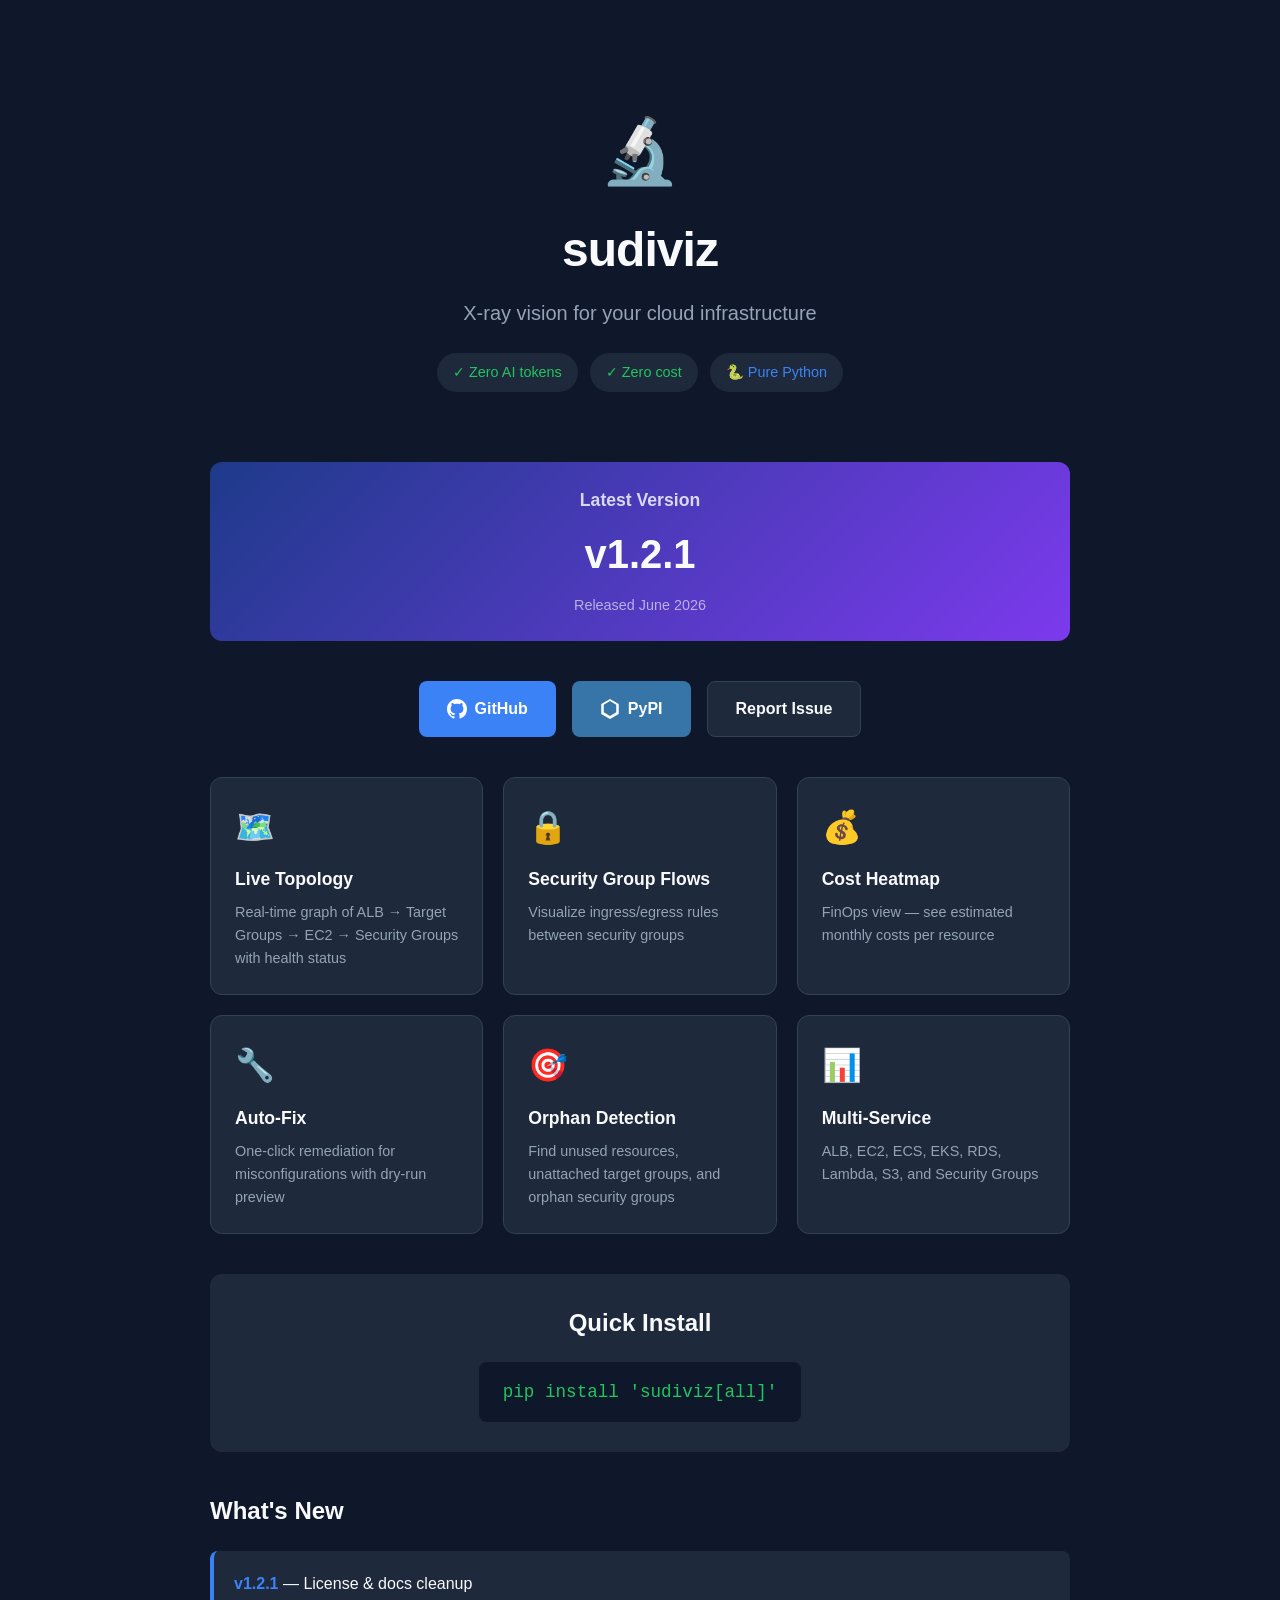
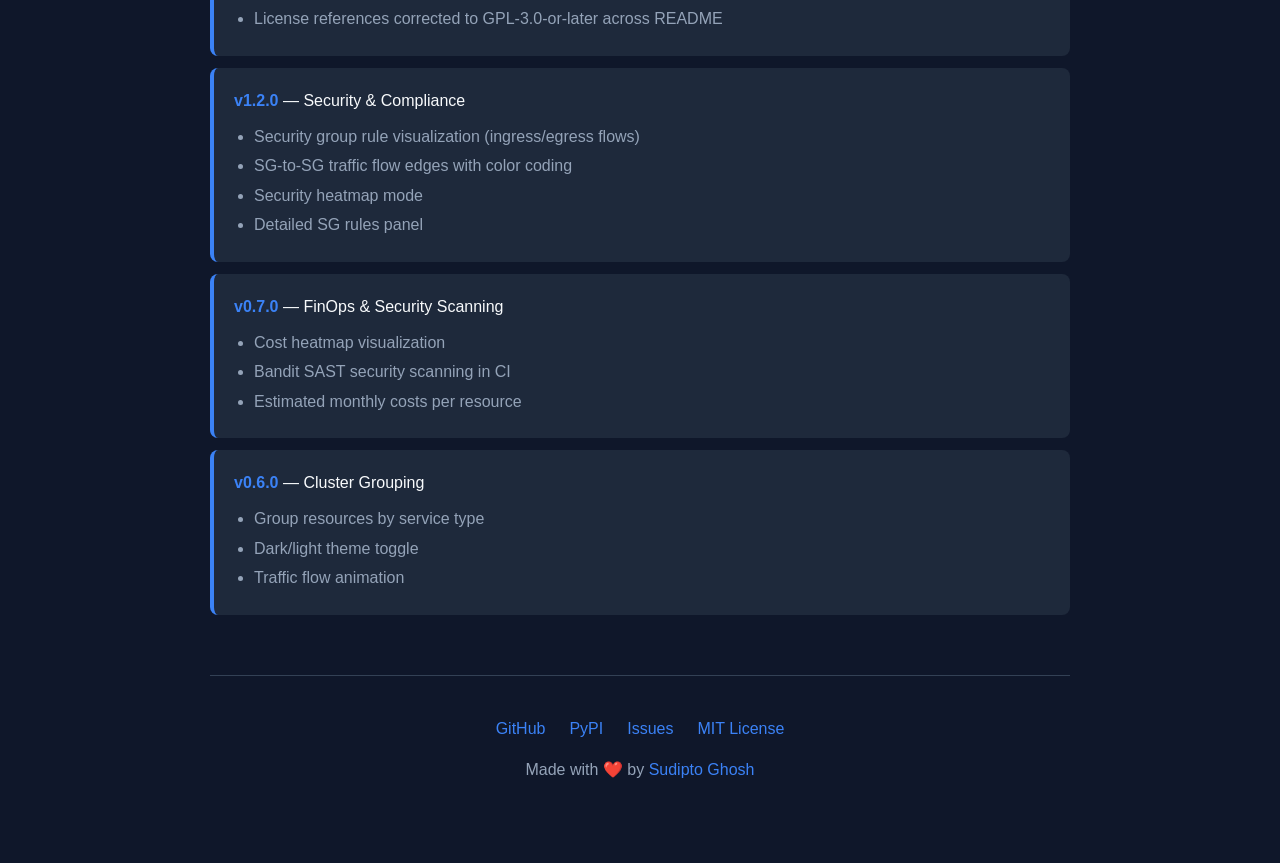
==== docs/index.html @ 1ec3067f "docs: bump landing page to v1.2.1 Co-Authored-By: Claude Opus 4.7 <noreply@anthropic.com>" ====
<!DOCTYPE html>
<html lang="en">
<head>
  <meta charset="UTF-8">
  <meta name="viewport" content="width=device-width, initial-scale=1.0">
  <title>sudiviz - X-ray vision for your cloud infrastructure</title>
  <link rel="icon" href="data:image/svg+xml,<svg xmlns='http://www.w3.org/2000/svg' viewBox='0 0 100 100'><text y='.9em' font-size='90'>🔬</text></svg>">
  <style>
    :root {
      --bg: #0f172a;
      --card: #1e293b;
      --text: #f8fafc;
      --muted: #94a3b8;
      --accent: #3b82f6;
      --green: #22c55e;
      --yellow: #eab308;
      --red: #ef4444;
    }
    * { box-sizing: border-box; margin: 0; padding: 0; }
    body {
      font-family: -apple-system, BlinkMacSystemFont, 'Segoe UI', Roboto, sans-serif;
      background: var(--bg);
      color: var(--text);
      line-height: 1.6;
      min-height: 100vh;
    }
    .container { max-width: 900px; margin: 0 auto; padding: 40px 20px; }

    /* Header */
    header { text-align: center; padding: 60px 0 40px; }
    .logo { font-size: 4rem; margin-bottom: 10px; }
    h1 { font-size: 3rem; font-weight: 700; margin-bottom: 8px; letter-spacing: -0.02em; }
    .tagline { font-size: 1.25rem; color: var(--muted); margin-bottom: 24px; }
    .badges { display: flex; gap: 12px; justify-content: center; flex-wrap: wrap; margin-bottom: 30px; }
    .badge {
      display: inline-flex; align-items: center; gap: 6px;
      background: var(--card); padding: 8px 16px; border-radius: 20px;
      font-size: 0.9rem; color: var(--muted);
    }
    .badge.green { color: var(--green); }
    .badge.blue { color: var(--accent); }

    /* Version Banner */
    .version-banner {
      background: linear-gradient(135deg, #1e3a8a 0%, #7c3aed 100%);
      border-radius: 12px; padding: 24px; text-align: center; margin-bottom: 40px;
    }
    .version-banner h2 { font-size: 1.1rem; color: rgba(255,255,255,0.8); margin-bottom: 8px; }
    .version-number { font-size: 2.5rem; font-weight: 700; }
    .version-date { color: rgba(255,255,255,0.6); font-size: 0.9rem; margin-top: 8px; }

    /* CTA Buttons */
    .cta-buttons { display: flex; gap: 16px; justify-content: center; margin: 30px 0; flex-wrap: wrap; }
    .btn {
      display: inline-flex; align-items: center; gap: 8px;
      padding: 14px 28px; border-radius: 8px; font-size: 1rem; font-weight: 600;
      text-decoration: none; transition: transform 0.2s, box-shadow 0.2s;
    }
    .btn:hover { transform: translateY(-2px); box-shadow: 0 8px 20px rgba(0,0,0,0.3); }
    .btn-primary { background: var(--accent); color: white; }
    .btn-secondary { background: var(--card); color: var(--text); border: 1px solid #334155; }
    .btn-pypi { background: #3775a9; color: white; }

    /* Features */
    .features { display: grid; grid-template-columns: repeat(auto-fit, minmax(250px, 1fr)); gap: 20px; margin: 40px 0; }
    .feature {
      background: var(--card); padding: 24px; border-radius: 12px;
      border: 1px solid #334155;
    }
    .feature-icon { font-size: 2rem; margin-bottom: 12px; }
    .feature h3 { font-size: 1.1rem; margin-bottom: 8px; }
    .feature p { color: var(--muted); font-size: 0.9rem; }

    /* Install */
    .install {
      background: var(--card); border-radius: 12px; padding: 30px;
      margin: 40px 0; text-align: center;
    }
    .install h2 { margin-bottom: 20px; }
    .code-block {
      background: #0f172a; padding: 16px 24px; border-radius: 8px;
      font-family: 'SF Mono', Monaco, monospace; font-size: 1.1rem;
      display: inline-block; color: var(--green);
    }

    /* Changelog */
    .changelog { margin: 40px 0; }
    .changelog h2 { margin-bottom: 20px; }
    .changelog-item {
      background: var(--card); padding: 20px; border-radius: 8px;
      margin-bottom: 12px; border-left: 4px solid var(--accent);
    }
    .changelog-item .version { font-weight: 700; color: var(--accent); }
    .changelog-item ul { margin: 10px 0 0 20px; color: var(--muted); }
    .changelog-item li { margin: 4px 0; }

    /* Footer */
    footer {
      text-align: center; padding: 40px 0; margin-top: 60px;
      border-top: 1px solid #334155; color: var(--muted);
    }
    footer a { color: var(--accent); text-decoration: none; }
    footer a:hover { text-decoration: underline; }
    .footer-links { display: flex; gap: 24px; justify-content: center; margin-bottom: 16px; }
  </style>
</head>
<body>
  <div class="container">
    <header>
      <div class="logo">🔬</div>
      <h1>sudiviz</h1>
      <p class="tagline">X-ray vision for your cloud infrastructure</p>
      <div class="badges">
        <span class="badge green">✓ Zero AI tokens</span>
        <span class="badge green">✓ Zero cost</span>
        <span class="badge blue">🐍 Pure Python</span>
      </div>
    </header>

    <div class="version-banner">
      <h2>Latest Version</h2>
      <div class="version-number">v1.2.1</div>
      <div class="version-date">Released June 2026</div>
    </div>

    <div class="cta-buttons">
      <a href="https://github.com/pydevsg/sudiviz" class="btn btn-primary" target="_blank">
        <svg width="20" height="20" fill="currentColor" viewBox="0 0 24 24"><path d="M12 0C5.37 0 0 5.37 0 12c0 5.31 3.435 9.795 8.205 11.385.6.105.825-.255.825-.57 0-.285-.015-1.23-.015-2.235-3.015.555-3.795-.735-4.035-1.41-.135-.345-.72-1.41-1.23-1.695-.42-.225-1.02-.78-.015-.795.945-.015 1.62.87 1.845 1.23 1.08 1.815 2.805 1.305 3.495.99.105-.78.42-1.305.765-1.605-2.67-.3-5.46-1.335-5.46-5.925 0-1.305.465-2.385 1.23-3.225-.12-.3-.54-1.53.12-3.18 0 0 1.005-.315 3.3 1.23.96-.27 1.98-.405 3-.405s2.04.135 3 .405c2.295-1.56 3.3-1.23 3.3-1.23.66 1.65.24 2.88.12 3.18.765.84 1.23 1.905 1.23 3.225 0 4.605-2.805 5.625-5.475 5.925.435.375.81 1.095.81 2.22 0 1.605-.015 2.895-.015 3.3 0 .315.225.69.825.57A12.02 12.02 0 0024 12c0-6.63-5.37-12-12-12z"/></svg>
        GitHub
      </a>
      <a href="https://pypi.org/project/sudiviz/" class="btn btn-pypi" target="_blank">
        <svg width="20" height="20" fill="currentColor" viewBox="0 0 24 24"><path d="M12 0L1.5 6v12L12 24l10.5-6V6L12 0zm0 2.25l7.5 4.5v9l-7.5 4.5-7.5-4.5v-9l7.5-4.5z"/></svg>
        PyPI
      </a>
      <a href="https://github.com/pydevsg/sudiviz/issues" class="btn btn-secondary" target="_blank">
        Report Issue
      </a>
    </div>

    <div class="features">
      <div class="feature">
        <div class="feature-icon">🗺️</div>
        <h3>Live Topology</h3>
        <p>Real-time graph of ALB → Target Groups → EC2 → Security Groups with health status</p>
      </div>
      <div class="feature">
        <div class="feature-icon">🔒</div>
        <h3>Security Group Flows</h3>
        <p>Visualize ingress/egress rules between security groups</p>
      </div>
      <div class="feature">
        <div class="feature-icon">💰</div>
        <h3>Cost Heatmap</h3>
        <p>FinOps view — see estimated monthly costs per resource</p>
      </div>
      <div class="feature">
        <div class="feature-icon">🔧</div>
        <h3>Auto-Fix</h3>
        <p>One-click remediation for misconfigurations with dry-run preview</p>
      </div>
      <div class="feature">
        <div class="feature-icon">🎯</div>
        <h3>Orphan Detection</h3>
        <p>Find unused resources, unattached target groups, and orphan security groups</p>
      </div>
      <div class="feature">
        <div class="feature-icon">📊</div>
        <h3>Multi-Service</h3>
        <p>ALB, EC2, ECS, EKS, RDS, Lambda, S3, and Security Groups</p>
      </div>
    </div>

    <div class="install">
      <h2>Quick Install</h2>
      <div class="code-block">pip install 'sudiviz[all]'</div>
    </div>

    <div class="changelog">
      <h2>What's New</h2>
      <div class="changelog-item">
        <span class="version">v1.2.1</span> — License & docs cleanup
        <ul>
          <li>License references corrected to GPL-3.0-or-later across README</li>
        </ul>
      </div>
      <div class="changelog-item">
        <span class="version">v1.2.0</span> — Security & Compliance
        <ul>
          <li>Security group rule visualization (ingress/egress flows)</li>
          <li>SG-to-SG traffic flow edges with color coding</li>
          <li>Security heatmap mode</li>
          <li>Detailed SG rules panel</li>
        </ul>
      </div>
      <div class="changelog-item">
        <span class="version">v0.7.0</span> — FinOps & Security Scanning
        <ul>
          <li>Cost heatmap visualization</li>
          <li>Bandit SAST security scanning in CI</li>
          <li>Estimated monthly costs per resource</li>
        </ul>
      </div>
      <div class="changelog-item">
        <span class="version">v0.6.0</span> — Cluster Grouping
        <ul>
          <li>Group resources by service type</li>
          <li>Dark/light theme toggle</li>
          <li>Traffic flow animation</li>
        </ul>
      </div>
    </div>

    <footer>
      <div class="footer-links">
        <a href="https://github.com/pydevsg/sudiviz">GitHub</a>
        <a href="https://pypi.org/project/sudiviz/">PyPI</a>
        <a href="https://github.com/pydevsg/sudiviz/issues">Issues</a>
        <a href="https://github.com/pydevsg/sudiviz/blob/main/LICENSE">MIT License</a>
      </div>
      <p>Made with ❤️ by <a href="https://github.com/pydevsg">Sudipto Ghosh</a></p>
    </footer>
  </div>
</body>
</html>
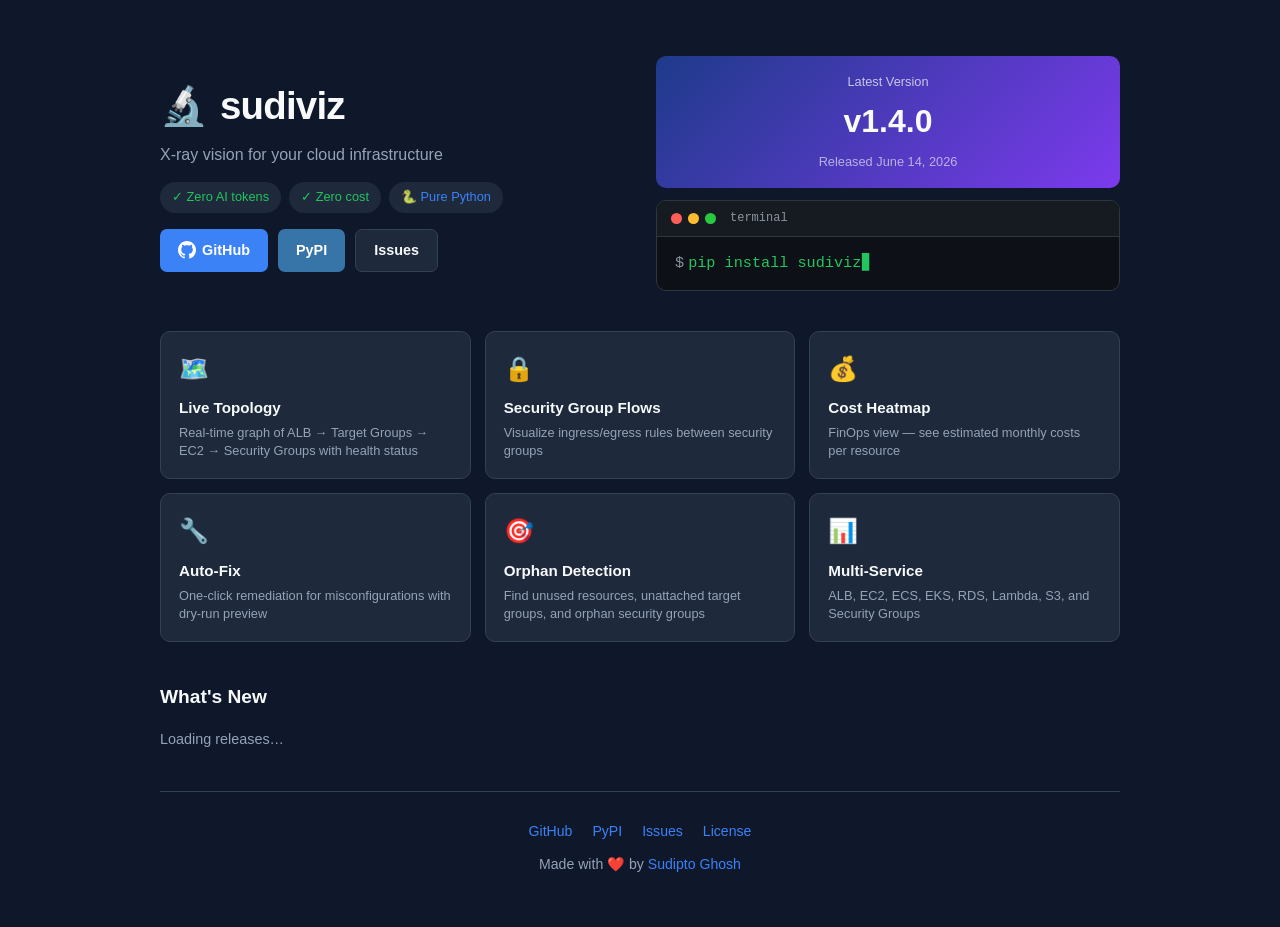
==== commit c6c43a7d: "v1.4.0-Added API endpoint for force refreshing AWS discovery moved static to dynamic website" ====
--- a/docs/index.html
+++ b/docs/index.html
@@ -5,137 +5,53 @@
   <meta name="viewport" content="width=device-width, initial-scale=1.0">
   <title>sudiviz - X-ray vision for your cloud infrastructure</title>
   <link rel="icon" href="data:image/svg+xml,<svg xmlns='http://www.w3.org/2000/svg' viewBox='0 0 100 100'><text y='.9em' font-size='90'>🔬</text></svg>">
-  <style>
-    :root {
-      --bg: #0f172a;
-      --card: #1e293b;
-      --text: #f8fafc;
-      --muted: #94a3b8;
-      --accent: #3b82f6;
-      --green: #22c55e;
-      --yellow: #eab308;
-      --red: #ef4444;
-    }
-    * { box-sizing: border-box; margin: 0; padding: 0; }
-    body {
-      font-family: -apple-system, BlinkMacSystemFont, 'Segoe UI', Roboto, sans-serif;
-      background: var(--bg);
-      color: var(--text);
-      line-height: 1.6;
-      min-height: 100vh;
-    }
-    .container { max-width: 900px; margin: 0 auto; padding: 40px 20px; }
-
-    /* Header */
-    header { text-align: center; padding: 60px 0 40px; }
-    .logo { font-size: 4rem; margin-bottom: 10px; }
-    h1 { font-size: 3rem; font-weight: 700; margin-bottom: 8px; letter-spacing: -0.02em; }
-    .tagline { font-size: 1.25rem; color: var(--muted); margin-bottom: 24px; }
-    .badges { display: flex; gap: 12px; justify-content: center; flex-wrap: wrap; margin-bottom: 30px; }
-    .badge {
-      display: inline-flex; align-items: center; gap: 6px;
-      background: var(--card); padding: 8px 16px; border-radius: 20px;
-      font-size: 0.9rem; color: var(--muted);
-    }
-    .badge.green { color: var(--green); }
-    .badge.blue { color: var(--accent); }
-
-    /* Version Banner */
-    .version-banner {
-      background: linear-gradient(135deg, #1e3a8a 0%, #7c3aed 100%);
-      border-radius: 12px; padding: 24px; text-align: center; margin-bottom: 40px;
-    }
-    .version-banner h2 { font-size: 1.1rem; color: rgba(255,255,255,0.8); margin-bottom: 8px; }
-    .version-number { font-size: 2.5rem; font-weight: 700; }
-    .version-date { color: rgba(255,255,255,0.6); font-size: 0.9rem; margin-top: 8px; }
-
-    /* CTA Buttons */
-    .cta-buttons { display: flex; gap: 16px; justify-content: center; margin: 30px 0; flex-wrap: wrap; }
-    .btn {
-      display: inline-flex; align-items: center; gap: 8px;
-      padding: 14px 28px; border-radius: 8px; font-size: 1rem; font-weight: 600;
-      text-decoration: none; transition: transform 0.2s, box-shadow 0.2s;
-    }
-    .btn:hover { transform: translateY(-2px); box-shadow: 0 8px 20px rgba(0,0,0,0.3); }
-    .btn-primary { background: var(--accent); color: white; }
-    .btn-secondary { background: var(--card); color: var(--text); border: 1px solid #334155; }
-    .btn-pypi { background: #3775a9; color: white; }
-
-    /* Features */
-    .features { display: grid; grid-template-columns: repeat(auto-fit, minmax(250px, 1fr)); gap: 20px; margin: 40px 0; }
-    .feature {
-      background: var(--card); padding: 24px; border-radius: 12px;
-      border: 1px solid #334155;
-    }
-    .feature-icon { font-size: 2rem; margin-bottom: 12px; }
-    .feature h3 { font-size: 1.1rem; margin-bottom: 8px; }
-    .feature p { color: var(--muted); font-size: 0.9rem; }
-
-    /* Install */
-    .install {
-      background: var(--card); border-radius: 12px; padding: 30px;
-      margin: 40px 0; text-align: center;
-    }
-    .install h2 { margin-bottom: 20px; }
-    .code-block {
-      background: #0f172a; padding: 16px 24px; border-radius: 8px;
-      font-family: 'SF Mono', Monaco, monospace; font-size: 1.1rem;
-      display: inline-block; color: var(--green);
-    }
-
-    /* Changelog */
-    .changelog { margin: 40px 0; }
-    .changelog h2 { margin-bottom: 20px; }
-    .changelog-item {
-      background: var(--card); padding: 20px; border-radius: 8px;
-      margin-bottom: 12px; border-left: 4px solid var(--accent);
-    }
-    .changelog-item .version { font-weight: 700; color: var(--accent); }
-    .changelog-item ul { margin: 10px 0 0 20px; color: var(--muted); }
-    .changelog-item li { margin: 4px 0; }
-
-    /* Footer */
-    footer {
-      text-align: center; padding: 40px 0; margin-top: 60px;
-      border-top: 1px solid #334155; color: var(--muted);
-    }
-    footer a { color: var(--accent); text-decoration: none; }
-    footer a:hover { text-decoration: underline; }
-    .footer-links { display: flex; gap: 24px; justify-content: center; margin-bottom: 16px; }
-  </style>
+  <link rel="stylesheet" href="styles.css">
 </head>
 <body>
   <div class="container">
+
     <header>
-      <div class="logo">🔬</div>
-      <h1>sudiviz</h1>
-      <p class="tagline">X-ray vision for your cloud infrastructure</p>
-      <div class="badges">
-        <span class="badge green">✓ Zero AI tokens</span>
-        <span class="badge green">✓ Zero cost</span>
-        <span class="badge blue">🐍 Pure Python</span>
+      <div class="hero">
+        <div class="hero-left">
+          <div class="hero-title">
+            <span class="logo">🔬</span>
+            <h1>sudiviz</h1>
+          </div>
+          <p class="tagline">X-ray vision for your cloud infrastructure</p>
+          <div class="badges">
+            <span class="badge green">✓ Zero AI tokens</span>
+            <span class="badge green">✓ Zero cost</span>
+            <span class="badge blue">🐍 Pure Python</span>
+          </div>
+          <div class="cta-buttons">
+            <a href="https://github.com/pydevsg/sudiviz" class="btn btn-primary" target="_blank">
+              <svg width="18" height="18" fill="currentColor" viewBox="0 0 24 24"><path d="M12 0C5.37 0 0 5.37 0 12c0 5.31 3.435 9.795 8.205 11.385.6.105.825-.255.825-.57 0-.285-.015-1.23-.015-2.235-3.015.555-3.795-.735-4.035-1.41-.135-.345-.72-1.41-1.23-1.695-.42-.225-1.02-.78-.015-.795.945-.015 1.62.87 1.845 1.23 1.08 1.815 2.805 1.305 3.495.99.105-.78.42-1.305.765-1.605-2.67-.3-5.46-1.335-5.46-5.925 0-1.305.465-2.385 1.23-3.225-.12-.3-.54-1.53.12-3.18 0 0 1.005-.315 3.3 1.23.96-.27 1.98-.405 3-.405s2.04.135 3 .405c2.295-1.56 3.3-1.23 3.3-1.23.66 1.65.24 2.88.12 3.18.765.84 1.23 1.905 1.23 3.225 0 4.605-2.805 5.625-5.475 5.925.435.375.81 1.095.81 2.22 0 1.605-.015 2.895-.015 3.3 0 .315.225.69.825.57A12.02 12.02 0 0024 12c0-6.63-5.37-12-12-12z"/></svg>
+              GitHub
+            </a>
+            <a href="https://pypi.org/project/sudiviz/" class="btn btn-pypi" target="_blank">PyPI</a>
+            <a href="https://github.com/pydevsg/sudiviz/issues" class="btn btn-secondary" target="_blank">Issues</a>
+          </div>
+        </div>
+        <div class="hero-right">
+          <div class="version-banner">
+            <div class="version-label">Latest Version</div>
+            <div class="version-number" id="pypi-version">v1.4.0</div>
+            <div class="version-date" id="pypi-date">Released June 14, 2026</div>
+          </div>
+          <div class="terminal">
+            <div class="terminal-bar">
+              <span class="dot red"></span>
+              <span class="dot yellow"></span>
+              <span class="dot green"></span>
+              <span class="terminal-title">terminal</span>
+            </div>
+            <div class="terminal-body">
+              <span class="prompt">$ </span><span id="typed-cmd"></span><span class="cursor">▋</span>
+            </div>
+          </div>
+        </div>
       </div>
     </header>
-
-    <div class="version-banner">
-      <h2>Latest Version</h2>
-      <div class="version-number">v1.2.1</div>
-      <div class="version-date">Released June 2026</div>
-    </div>
-
-    <div class="cta-buttons">
-      <a href="https://github.com/pydevsg/sudiviz" class="btn btn-primary" target="_blank">
-        <svg width="20" height="20" fill="currentColor" viewBox="0 0 24 24"><path d="M12 0C5.37 0 0 5.37 0 12c0 5.31 3.435 9.795 8.205 11.385.6.105.825-.255.825-.57 0-.285-.015-1.23-.015-2.235-3.015.555-3.795-.735-4.035-1.41-.135-.345-.72-1.41-1.23-1.695-.42-.225-1.02-.78-.015-.795.945-.015 1.62.87 1.845 1.23 1.08 1.815 2.805 1.305 3.495.99.105-.78.42-1.305.765-1.605-2.67-.3-5.46-1.335-5.46-5.925 0-1.305.465-2.385 1.23-3.225-.12-.3-.54-1.53.12-3.18 0 0 1.005-.315 3.3 1.23.96-.27 1.98-.405 3-.405s2.04.135 3 .405c2.295-1.56 3.3-1.23 3.3-1.23.66 1.65.24 2.88.12 3.18.765.84 1.23 1.905 1.23 3.225 0 4.605-2.805 5.625-5.475 5.925.435.375.81 1.095.81 2.22 0 1.605-.015 2.895-.015 3.3 0 .315.225.69.825.57A12.02 12.02 0 0024 12c0-6.63-5.37-12-12-12z"/></svg>
-        GitHub
-      </a>
-      <a href="https://pypi.org/project/sudiviz/" class="btn btn-pypi" target="_blank">
-        <svg width="20" height="20" fill="currentColor" viewBox="0 0 24 24"><path d="M12 0L1.5 6v12L12 24l10.5-6V6L12 0zm0 2.25l7.5 4.5v9l-7.5 4.5-7.5-4.5v-9l7.5-4.5z"/></svg>
-        PyPI
-      </a>
-      <a href="https://github.com/pydevsg/sudiviz/issues" class="btn btn-secondary" target="_blank">
-        Report Issue
-      </a>
-    </div>
 
     <div class="features">
       <div class="feature">
@@ -170,43 +86,10 @@
       </div>
     </div>
 
-    <div class="install">
-      <h2>Quick Install</h2>
-      <div class="code-block">pip install 'sudiviz[all]'</div>
-    </div>
-
     <div class="changelog">
       <h2>What's New</h2>
-      <div class="changelog-item">
-        <span class="version">v1.2.1</span> — License & docs cleanup
-        <ul>
-          <li>License references corrected to GPL-3.0-or-later across README</li>
-        </ul>
-      </div>
-      <div class="changelog-item">
-        <span class="version">v1.2.0</span> — Security & Compliance
-        <ul>
-          <li>Security group rule visualization (ingress/egress flows)</li>
-          <li>SG-to-SG traffic flow edges with color coding</li>
-          <li>Security heatmap mode</li>
-          <li>Detailed SG rules panel</li>
-        </ul>
-      </div>
-      <div class="changelog-item">
-        <span class="version">v0.7.0</span> — FinOps & Security Scanning
-        <ul>
-          <li>Cost heatmap visualization</li>
-          <li>Bandit SAST security scanning in CI</li>
-          <li>Estimated monthly costs per resource</li>
-        </ul>
-      </div>
-      <div class="changelog-item">
-        <span class="version">v0.6.0</span> — Cluster Grouping
-        <ul>
-          <li>Group resources by service type</li>
-          <li>Dark/light theme toggle</li>
-          <li>Traffic flow animation</li>
-        </ul>
+      <div id="changelog-list">
+        <p style="color: var(--muted); font-size: 0.9rem;">Loading releases…</p>
       </div>
     </div>
 
@@ -215,10 +98,11 @@
         <a href="https://github.com/pydevsg/sudiviz">GitHub</a>
         <a href="https://pypi.org/project/sudiviz/">PyPI</a>
         <a href="https://github.com/pydevsg/sudiviz/issues">Issues</a>
-        <a href="https://github.com/pydevsg/sudiviz/blob/main/LICENSE">MIT License</a>
+        <a href="https://github.com/pydevsg/sudiviz/blob/main/LICENSE">License</a>
       </div>
       <p>Made with ❤️ by <a href="https://github.com/pydevsg">Sudipto Ghosh</a></p>
     </footer>
   </div>
+  <script src="index.js"></script>
 </body>
 </html>
--- a/docs/styles.css
+++ b/docs/styles.css
@@ -0,0 +1,177 @@
+:root {
+  --bg: #0f172a;
+  --card: #1e293b;
+  --text: #f8fafc;
+  --muted: #94a3b8;
+  --accent: #3b82f6;
+  --green: #22c55e;
+  --yellow: #eab308;
+  --red: #ef4444;
+}
+
+* { box-sizing: border-box; margin: 0; padding: 0; }
+
+body {
+  font-family: -apple-system, BlinkMacSystemFont, 'Segoe UI', Roboto, sans-serif;
+  background: var(--bg);
+  color: var(--text);
+  line-height: 1.6;
+  min-height: 100vh;
+}
+
+.container { max-width: 1000px; margin: 0 auto; padding: 24px 20px; }
+
+/* Hero — two column layout */
+header { margin-bottom: 32px; }
+
+.hero {
+  display: grid;
+  grid-template-columns: 1fr 1fr;
+  gap: 32px;
+  align-items: center;
+  padding: 32px 0 8px;
+}
+
+.hero-title {
+  display: flex;
+  align-items: center;
+  gap: 12px;
+  margin-bottom: 6px;
+}
+
+.logo { font-size: 2.4rem; }
+h1 { font-size: 2.4rem; font-weight: 700; letter-spacing: -0.02em; }
+
+.tagline { font-size: 1rem; color: var(--muted); margin-bottom: 14px; }
+
+.badges { display: flex; gap: 8px; flex-wrap: wrap; margin-bottom: 16px; }
+.badge {
+  display: inline-flex; align-items: center; gap: 5px;
+  background: var(--card); padding: 5px 12px; border-radius: 20px;
+  font-size: 0.8rem; color: var(--muted);
+}
+.badge.green { color: var(--green); }
+.badge.blue { color: var(--accent); }
+
+/* CTA Buttons */
+.cta-buttons { display: flex; gap: 10px; flex-wrap: wrap; }
+.btn {
+  display: inline-flex; align-items: center; gap: 6px;
+  padding: 9px 18px; border-radius: 7px; font-size: 0.9rem; font-weight: 600;
+  text-decoration: none; transition: transform 0.15s, box-shadow 0.15s;
+}
+.btn:hover { transform: translateY(-2px); box-shadow: 0 6px 16px rgba(0,0,0,0.3); }
+.btn-primary { background: var(--accent); color: white; }
+.btn-secondary { background: var(--card); color: var(--text); border: 1px solid #334155; }
+.btn-pypi { background: #3775a9; color: white; }
+
+/* Version banner (right column top) */
+.version-banner {
+  background: linear-gradient(135deg, #1e3a8a 0%, #7c3aed 100%);
+  border-radius: 10px; padding: 16px 20px; text-align: center; margin-bottom: 12px;
+}
+.version-label { font-size: 0.8rem; color: rgba(255,255,255,0.7); margin-bottom: 4px; }
+.version-number { font-size: 2rem; font-weight: 700; }
+.version-date { color: rgba(255,255,255,0.6); font-size: 0.8rem; margin-top: 4px; }
+
+/* Terminal */
+.terminal {
+  background: #0d1117;
+  border-radius: 10px;
+  overflow: hidden;
+  border: 1px solid #30363d;
+  font-family: 'SF Mono', Monaco, 'Cascadia Code', monospace;
+}
+
+.terminal-bar {
+  background: #161b22;
+  padding: 8px 14px;
+  display: flex;
+  align-items: center;
+  gap: 6px;
+  border-bottom: 1px solid #30363d;
+}
+
+.dot {
+  width: 11px; height: 11px; border-radius: 50%;
+}
+.dot.red    { background: #ff5f57; }
+.dot.yellow { background: #febc2e; }
+.dot.green  { background: #28c840; }
+
+.terminal-title {
+  margin-left: 8px;
+  font-size: 0.75rem;
+  color: #8b949e;
+  font-family: inherit;
+}
+
+.terminal-body {
+  padding: 14px 18px;
+  font-size: 0.95rem;
+  color: var(--green);
+  min-height: 48px;
+  display: flex;
+  align-items: center;
+}
+
+.prompt { color: #8b949e; margin-right: 4px; }
+
+.cursor {
+  display: inline-block;
+  animation: blink 1s step-end infinite;
+  color: var(--green);
+  margin-left: 1px;
+}
+
+@keyframes blink {
+  0%, 100% { opacity: 1; }
+  50%       { opacity: 0; }
+}
+
+/* Features */
+.features {
+  display: grid;
+  grid-template-columns: repeat(3, 1fr);
+  gap: 14px;
+  margin-bottom: 40px;
+}
+
+.feature {
+  background: var(--card); padding: 18px; border-radius: 10px;
+  border: 1px solid #334155;
+}
+.feature-icon { font-size: 1.5rem; margin-bottom: 8px; }
+.feature h3 { font-size: 0.95rem; margin-bottom: 4px; }
+.feature p { color: var(--muted); font-size: 0.8rem; line-height: 1.4; }
+
+/* Changelog */
+.changelog { margin-bottom: 40px; }
+.changelog h2 { margin-bottom: 16px; font-size: 1.2rem; }
+.changelog-item {
+  background: var(--card); padding: 16px 20px; border-radius: 8px;
+  margin-bottom: 10px; border-left: 4px solid var(--accent);
+}
+.changelog-item .version { font-weight: 700; color: var(--accent); }
+.changelog-date { font-size: 0.8rem; color: var(--muted); margin-left: 10px; }
+.changelog-item ul { margin: 8px 0 0 18px; color: var(--muted); }
+.changelog-item li { margin: 3px 0; font-size: 0.88rem; }
+
+/* Footer */
+footer {
+  text-align: center; padding: 28px 0; margin-top: 20px;
+  border-top: 1px solid #334155; color: var(--muted); font-size: 0.88rem;
+}
+footer a { color: var(--accent); text-decoration: none; }
+footer a:hover { text-decoration: underline; }
+.footer-links { display: flex; gap: 20px; justify-content: center; margin-bottom: 10px; }
+
+/* Responsive */
+@media (max-width: 680px) {
+  .hero { grid-template-columns: 1fr; }
+  .features { grid-template-columns: repeat(2, 1fr); }
+}
+
+@media (max-width: 420px) {
+  .features { grid-template-columns: 1fr; }
+}
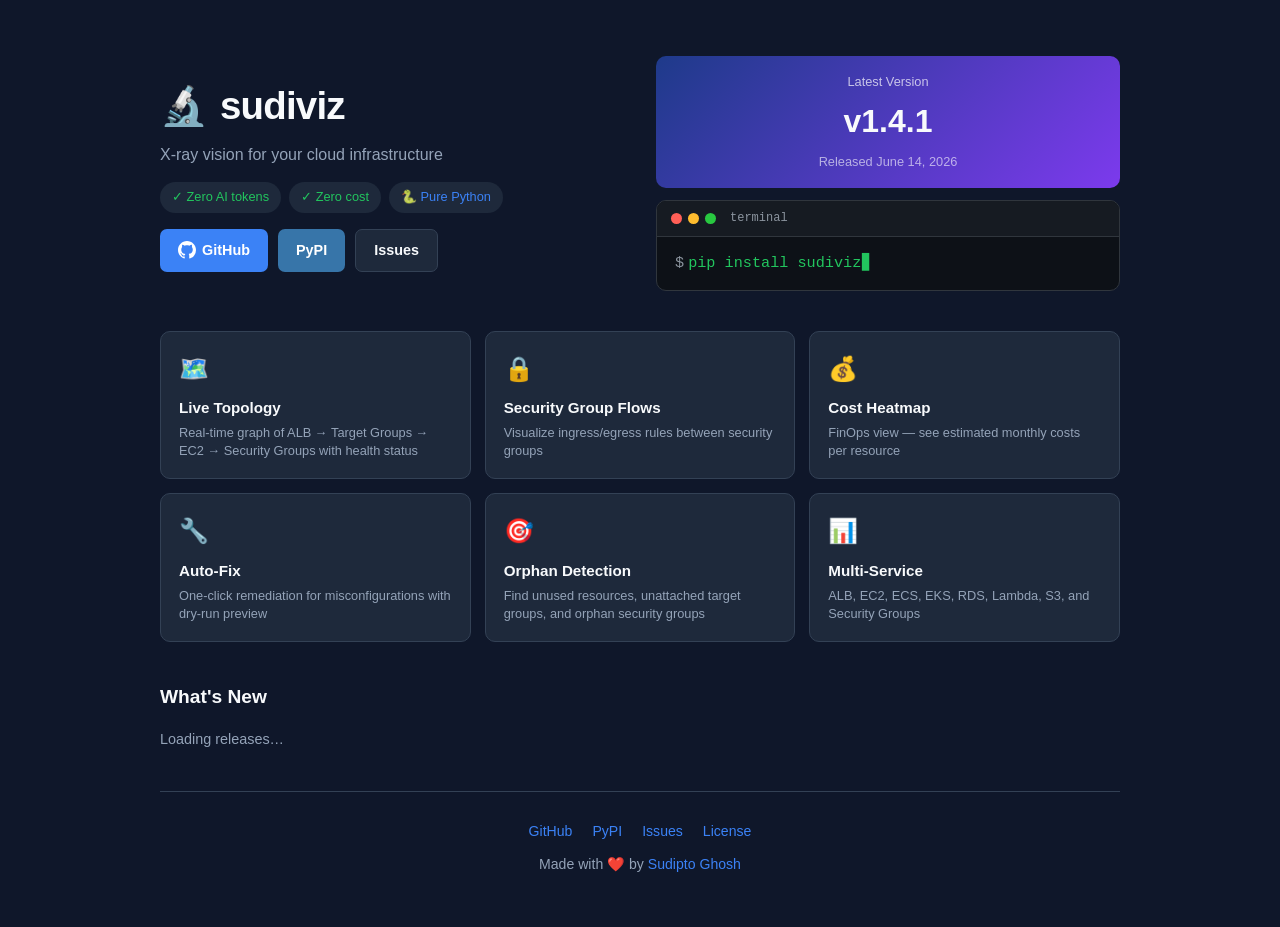
==== commit fb186986: "v1.4.1 - Dynamic landing page, live refresh fix, GitHub Pages" ====
--- a/docs/index.html
+++ b/docs/index.html
@@ -35,7 +35,7 @@
         <div class="hero-right">
           <div class="version-banner">
             <div class="version-label">Latest Version</div>
-            <div class="version-number" id="pypi-version">v1.4.0</div>
+            <div class="version-number" id="pypi-version">v1.4.1</div>
             <div class="version-date" id="pypi-date">Released June 14, 2026</div>
           </div>
           <div class="terminal">
--- a/docs/styles.css
+++ b/docs/styles.css
@@ -21,7 +21,7 @@
 
 .container { max-width: 1000px; margin: 0 auto; padding: 24px 20px; }
 
-/* Hero — two column layout */
+/* Hero */
 header { margin-bottom: 32px; }
 
 .hero {
@@ -65,7 +65,7 @@
 .btn-secondary { background: var(--card); color: var(--text); border: 1px solid #334155; }
 .btn-pypi { background: #3775a9; color: white; }
 
-/* Version banner (right column top) */
+/* Version banner */
 .version-banner {
   background: linear-gradient(135deg, #1e3a8a 0%, #7c3aed 100%);
   border-radius: 10px; padding: 16px 20px; text-align: center; margin-bottom: 12px;
@@ -92,9 +92,7 @@
   border-bottom: 1px solid #30363d;
 }
 
-.dot {
-  width: 11px; height: 11px; border-radius: 50%;
-}
+.dot { width: 11px; height: 11px; border-radius: 50%; }
 .dot.red    { background: #ff5f57; }
 .dot.yellow { background: #febc2e; }
 .dot.green  { background: #28c840; }
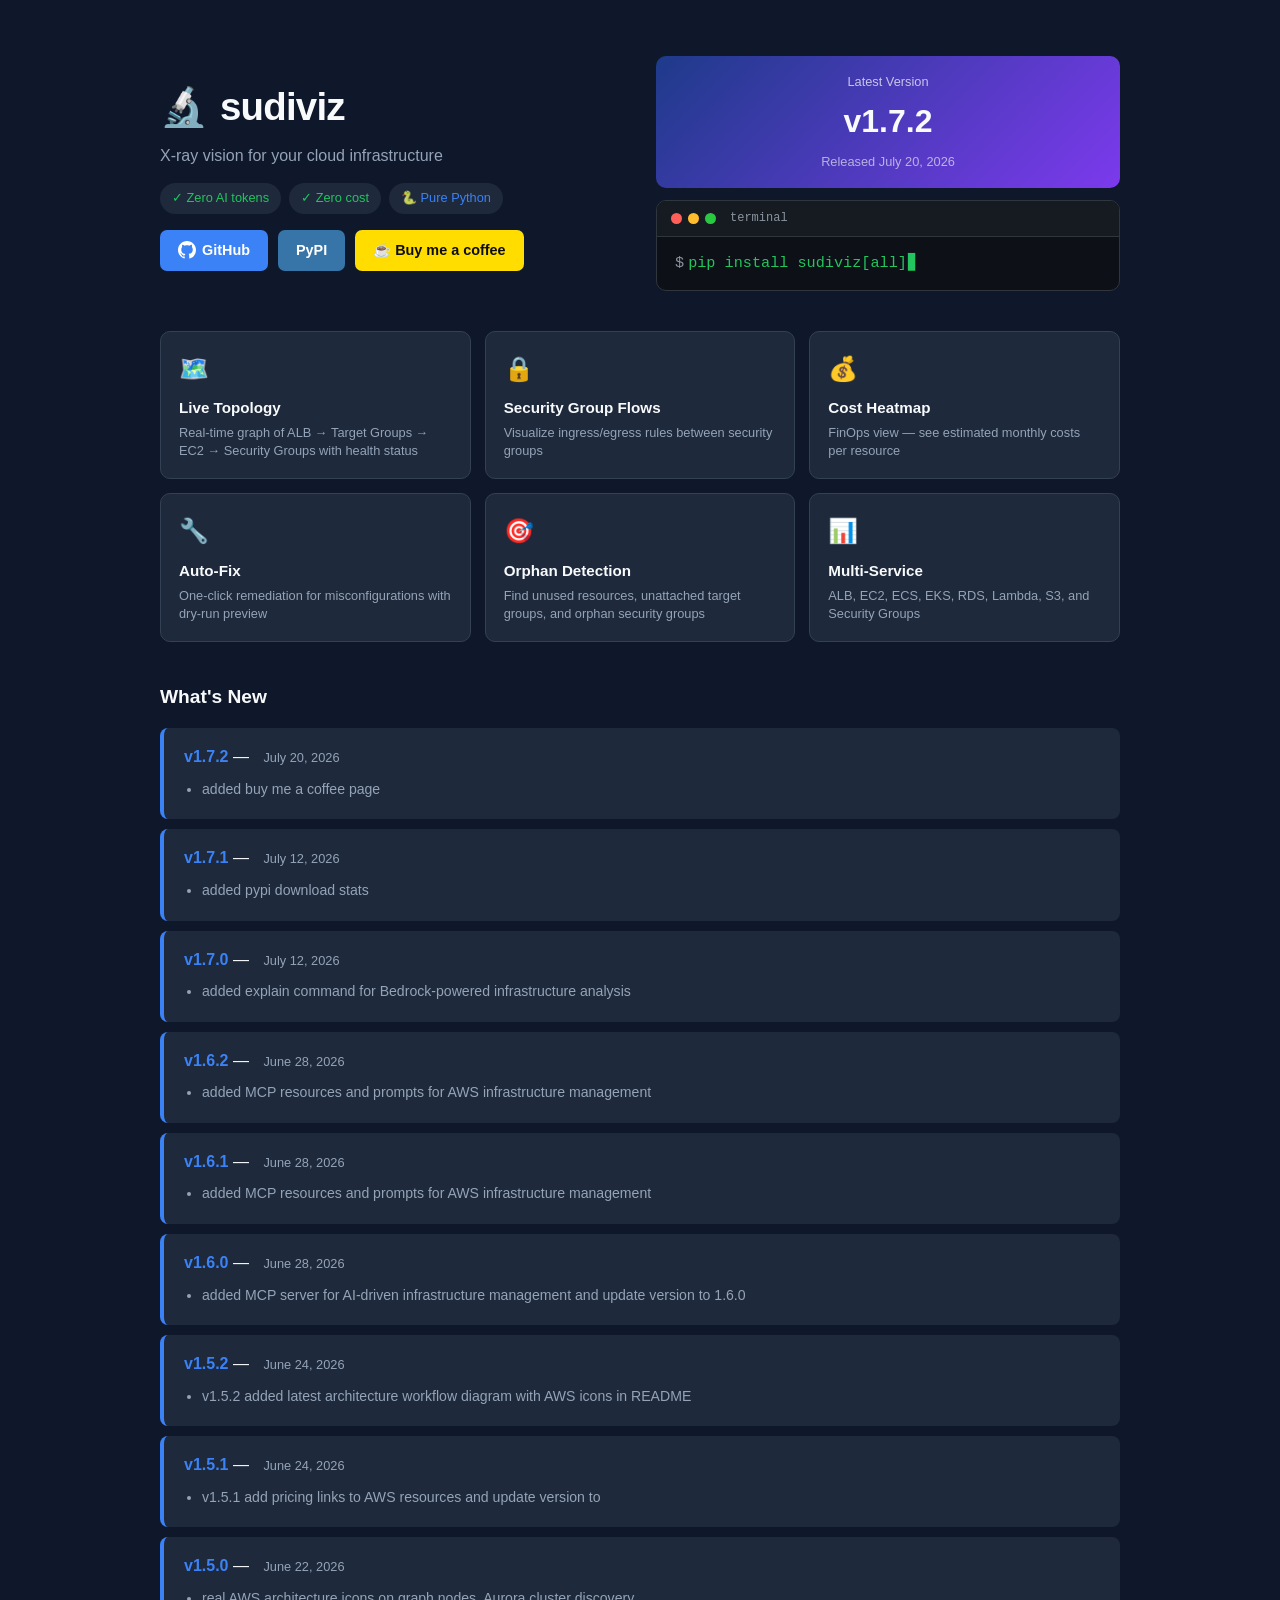
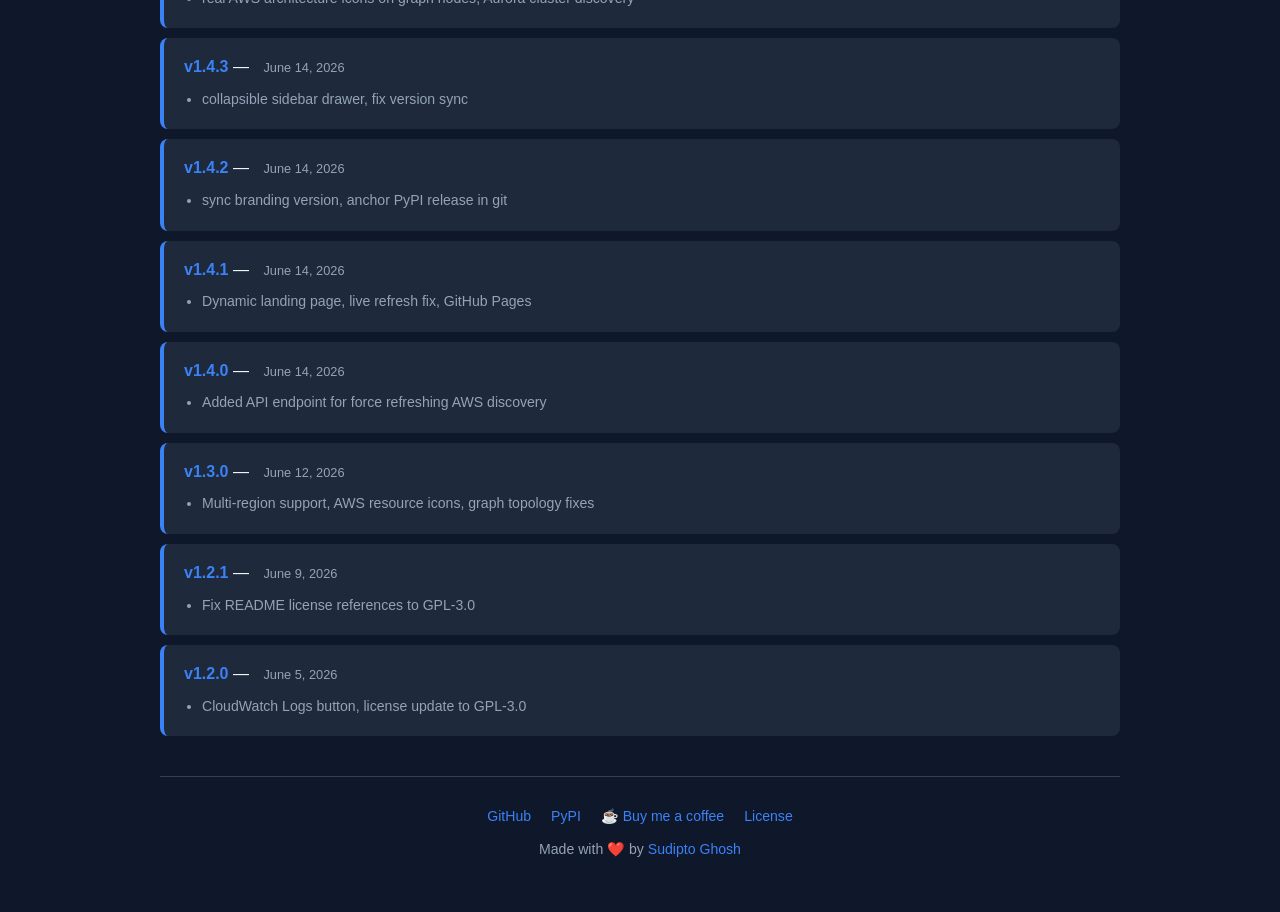
==== commit 354b9af5: "v1.7.2 - added buy me a coffee page" ====
--- a/docs/index.html
+++ b/docs/index.html
@@ -29,14 +29,14 @@
               GitHub
             </a>
             <a href="https://pypi.org/project/sudiviz/" class="btn btn-pypi" target="_blank">PyPI</a>
-            <a href="https://github.com/pydevsg/sudiviz/issues" class="btn btn-secondary" target="_blank">Issues</a>
+            <a href="https://buymeacoffee.com/pydevsg" class="btn btn-coffee" target="_blank">☕ Buy me a coffee</a>
           </div>
         </div>
         <div class="hero-right">
           <div class="version-banner">
             <div class="version-label">Latest Version</div>
-            <div class="version-number" id="pypi-version">v1.4.1</div>
-            <div class="version-date" id="pypi-date">Released June 14, 2026</div>
+            <div class="version-number" id="pypi-version">v1.7.2</div>
+            <div class="version-date" id="pypi-date">Released July 20, 2026</div>
           </div>
           <div class="terminal">
             <div class="terminal-bar">
@@ -97,7 +97,7 @@
       <div class="footer-links">
         <a href="https://github.com/pydevsg/sudiviz">GitHub</a>
         <a href="https://pypi.org/project/sudiviz/">PyPI</a>
-        <a href="https://github.com/pydevsg/sudiviz/issues">Issues</a>
+        <a href="https://buymeacoffee.com/pydevsg">☕ Buy me a coffee</a>
         <a href="https://github.com/pydevsg/sudiviz/blob/main/LICENSE">License</a>
       </div>
       <p>Made with ❤️ by <a href="https://github.com/pydevsg">Sudipto Ghosh</a></p>
--- a/docs/styles.css
+++ b/docs/styles.css
@@ -64,6 +64,8 @@
 .btn-primary { background: var(--accent); color: white; }
 .btn-secondary { background: var(--card); color: var(--text); border: 1px solid #334155; }
 .btn-pypi { background: #3775a9; color: white; }
+.btn-coffee { background: #ffdd00; color: #0d0d0d; font-weight: 600; }
+.btn-coffee:hover { background: #ffcc00; }
 
 /* Version banner */
 .version-banner {
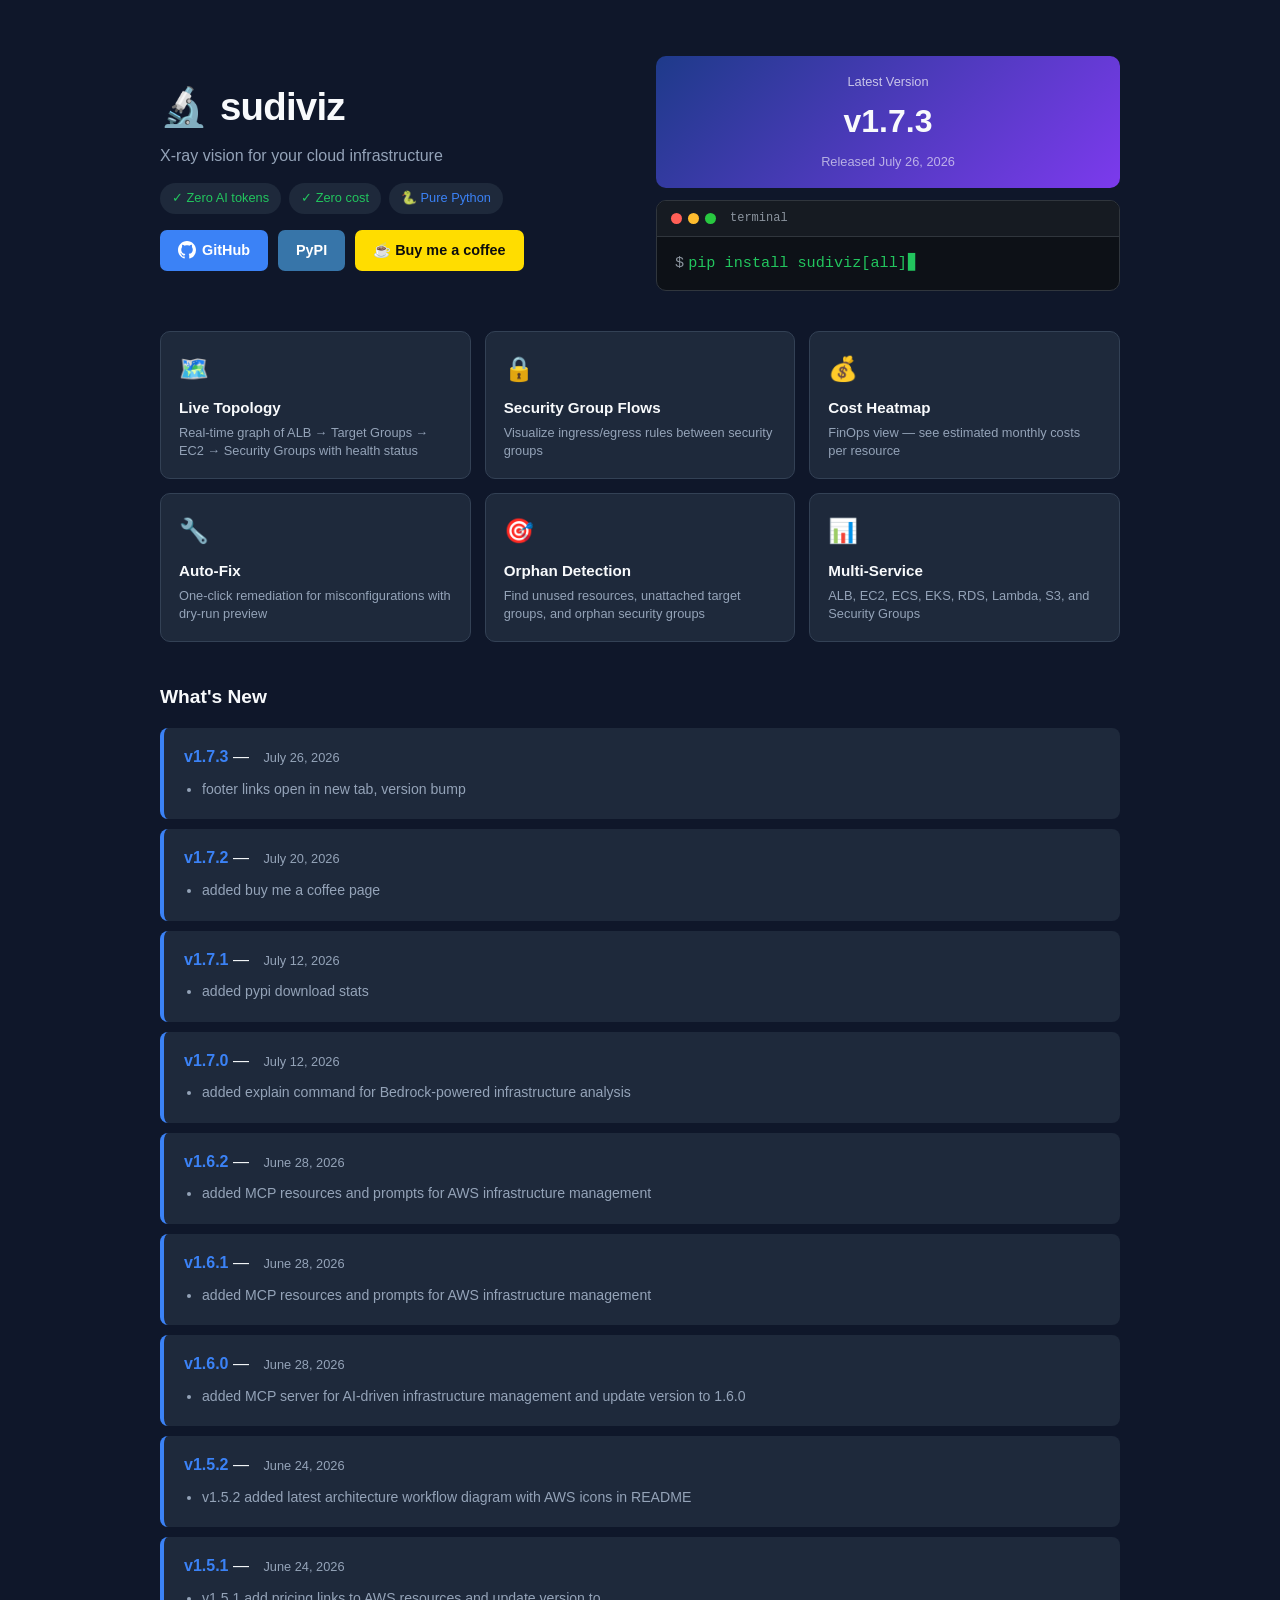
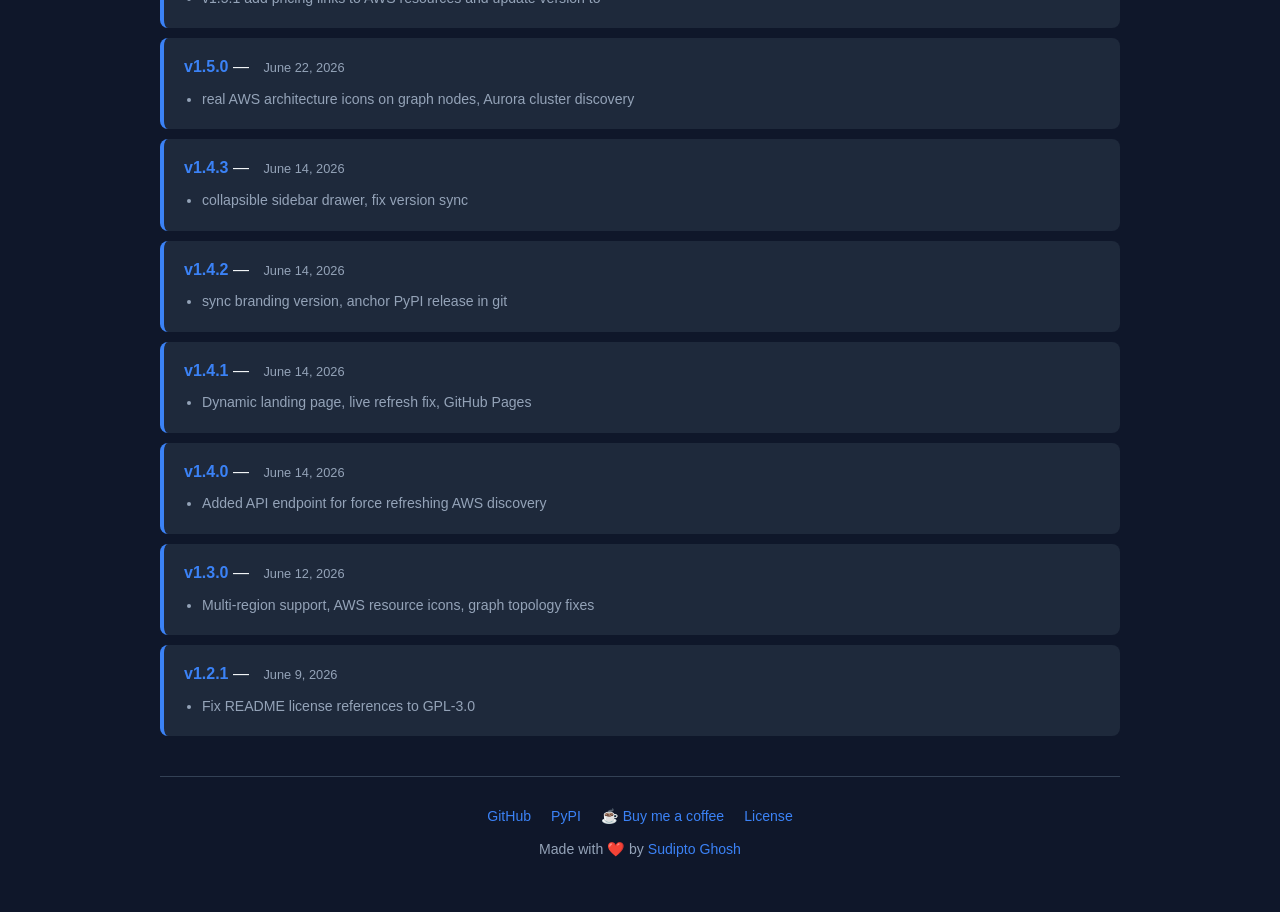
==== commit 34584e37: "v1.7.3 - footer links open in new tab" ====
--- a/docs/index.html
+++ b/docs/index.html
@@ -35,8 +35,8 @@
         <div class="hero-right">
           <div class="version-banner">
             <div class="version-label">Latest Version</div>
-            <div class="version-number" id="pypi-version">v1.7.2</div>
-            <div class="version-date" id="pypi-date">Released July 20, 2026</div>
+            <div class="version-number" id="pypi-version">v1.7.3</div>
+            <div class="version-date" id="pypi-date">Released July 26, 2026</div>
           </div>
           <div class="terminal">
             <div class="terminal-bar">
@@ -95,12 +95,12 @@
 
     <footer>
       <div class="footer-links">
-        <a href="https://github.com/pydevsg/sudiviz">GitHub</a>
-        <a href="https://pypi.org/project/sudiviz/">PyPI</a>
-        <a href="https://buymeacoffee.com/pydevsg">☕ Buy me a coffee</a>
-        <a href="https://github.com/pydevsg/sudiviz/blob/main/LICENSE">License</a>
+        <a href="https://github.com/pydevsg/sudiviz" target="_blank">GitHub</a>
+        <a href="https://pypi.org/project/sudiviz/" target="_blank">PyPI</a>
+        <a href="https://buymeacoffee.com/pydevsg" target="_blank">☕ Buy me a coffee</a>
+        <a href="https://github.com/pydevsg/sudiviz/blob/main/LICENSE" target="_blank">License</a>
       </div>
-      <p>Made with ❤️ by <a href="https://github.com/pydevsg">Sudipto Ghosh</a></p>
+      <p>Made with ❤️ by <a href="https://github.com/pydevsg" target="_blank">Sudipto Ghosh</a></p>
     </footer>
   </div>
   <script src="index.js"></script>
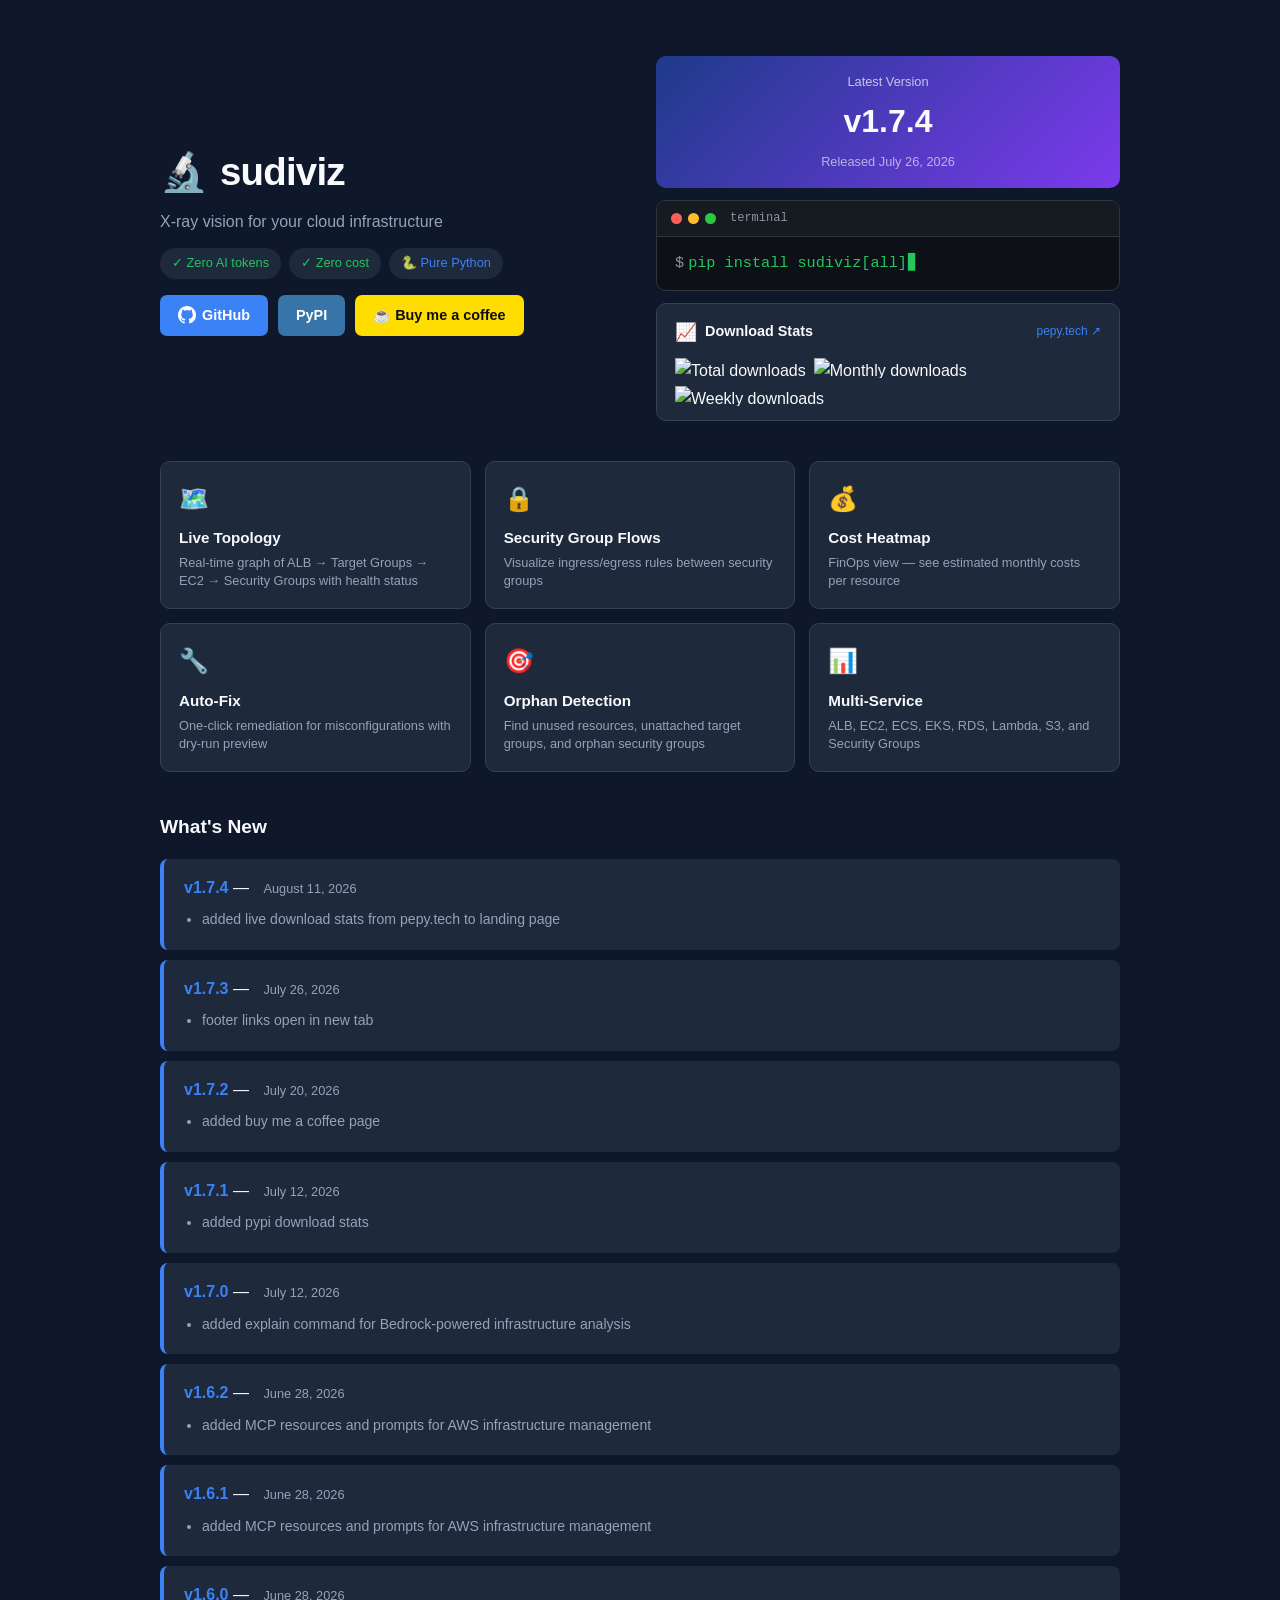
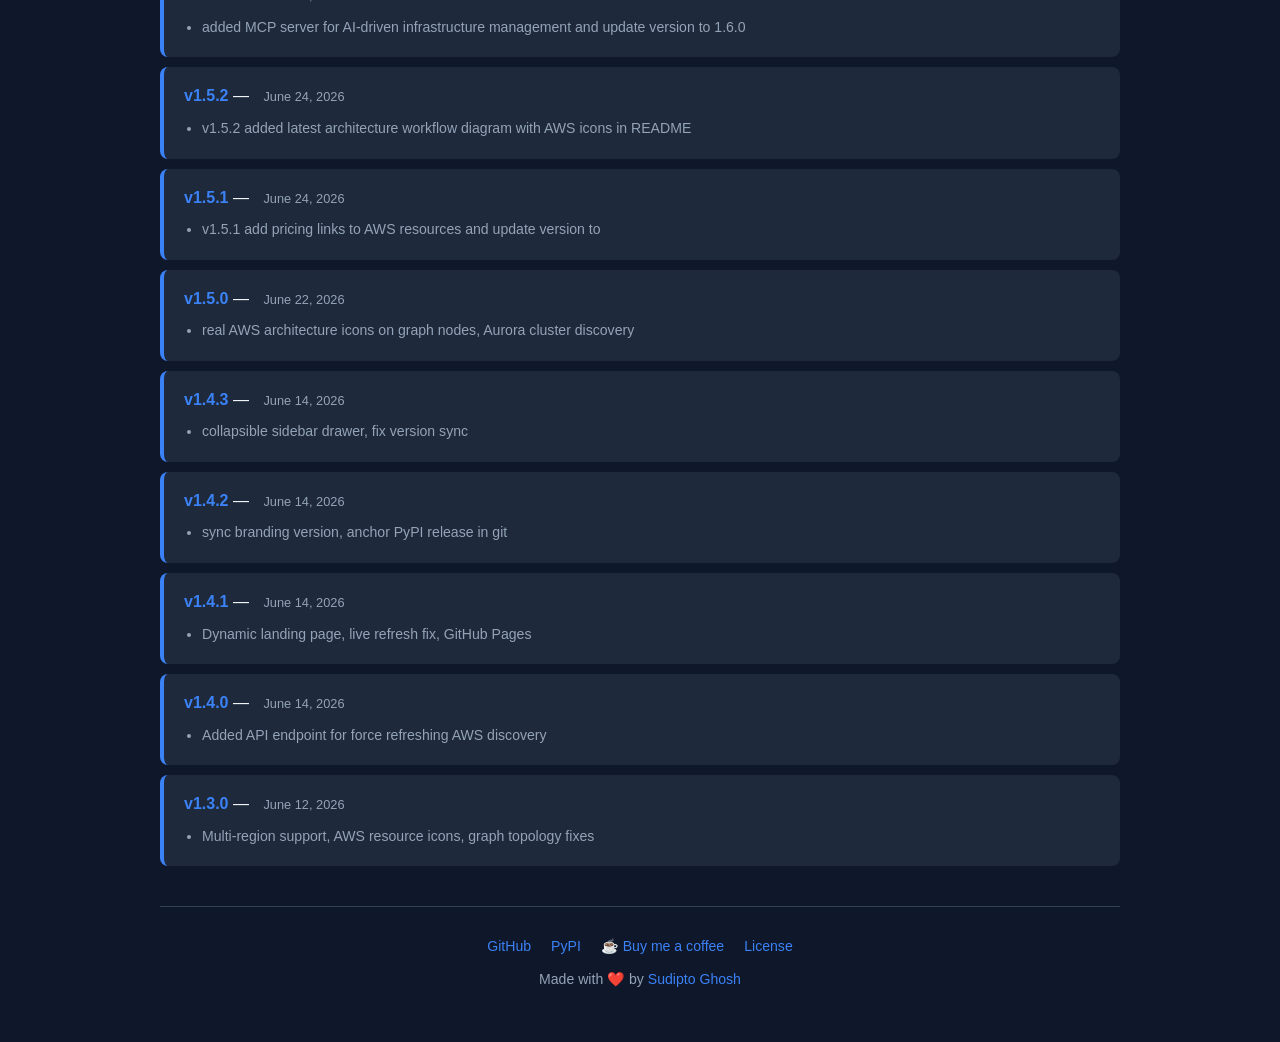
==== commit aaea92d9: "v1.7.4 - added live download stats from pepy.tech to landing page" ====
--- a/docs/index.html
+++ b/docs/index.html
@@ -35,7 +35,7 @@
         <div class="hero-right">
           <div class="version-banner">
             <div class="version-label">Latest Version</div>
-            <div class="version-number" id="pypi-version">v1.7.3</div>
+            <div class="version-number" id="pypi-version">v1.7.4</div>
             <div class="version-date" id="pypi-date">Released July 26, 2026</div>
           </div>
           <div class="terminal">
@@ -49,6 +49,18 @@
               <span class="prompt">$ </span><span id="typed-cmd"></span><span class="cursor">▋</span>
             </div>
           </div>
+          <a href="https://pepy.tech/projects/sudiviz?timeRange=threeMonths&category=version&includeCIDownloads=true&granularity=weekly&viewType=line&versions=Total%2C1.*%2C0.*" class="download-stats-card" target="_blank" rel="noopener">
+            <div class="stats-header">
+              <span class="stats-icon">📈</span>
+              <span class="stats-title">Download Stats</span>
+              <span class="stats-link">pepy.tech ↗</span>
+            </div>
+            <div class="stats-row">
+              <img src="https://static.pepy.tech/badge/sudiviz" alt="Total downloads" class="pepy-badge">
+              <img src="https://static.pepy.tech/badge/sudiviz/month" alt="Monthly downloads" class="pepy-badge">
+              <img src="https://static.pepy.tech/badge/sudiviz/week" alt="Weekly downloads" class="pepy-badge">
+            </div>
+          </a>
         </div>
       </div>
     </header>
--- a/docs/styles.css
+++ b/docs/styles.css
@@ -129,6 +129,45 @@
   50%       { opacity: 0; }
 }
 
+/* Download Stats Card */
+.download-stats-card {
+  display: block;
+  background: var(--card);
+  border: 1px solid #334155;
+  border-radius: 10px;
+  padding: 14px 18px;
+  margin-top: 12px;
+  text-decoration: none;
+  color: inherit;
+  transition: border-color 0.2s, transform 0.15s;
+}
+.download-stats-card:hover {
+  border-color: var(--accent);
+  transform: translateY(-2px);
+}
+.stats-header {
+  display: flex;
+  align-items: center;
+  gap: 8px;
+  margin-bottom: 12px;
+}
+.stats-icon { font-size: 1.1rem; }
+.stats-title { font-weight: 600; font-size: 0.9rem; }
+.stats-link {
+  margin-left: auto;
+  font-size: 0.75rem;
+  color: var(--accent);
+  font-weight: 500;
+}
+.stats-row {
+  display: flex;
+  gap: 8px;
+  flex-wrap: wrap;
+}
+.pepy-badge {
+  height: 20px;
+}
+
 /* Features */
 .features {
   display: grid;
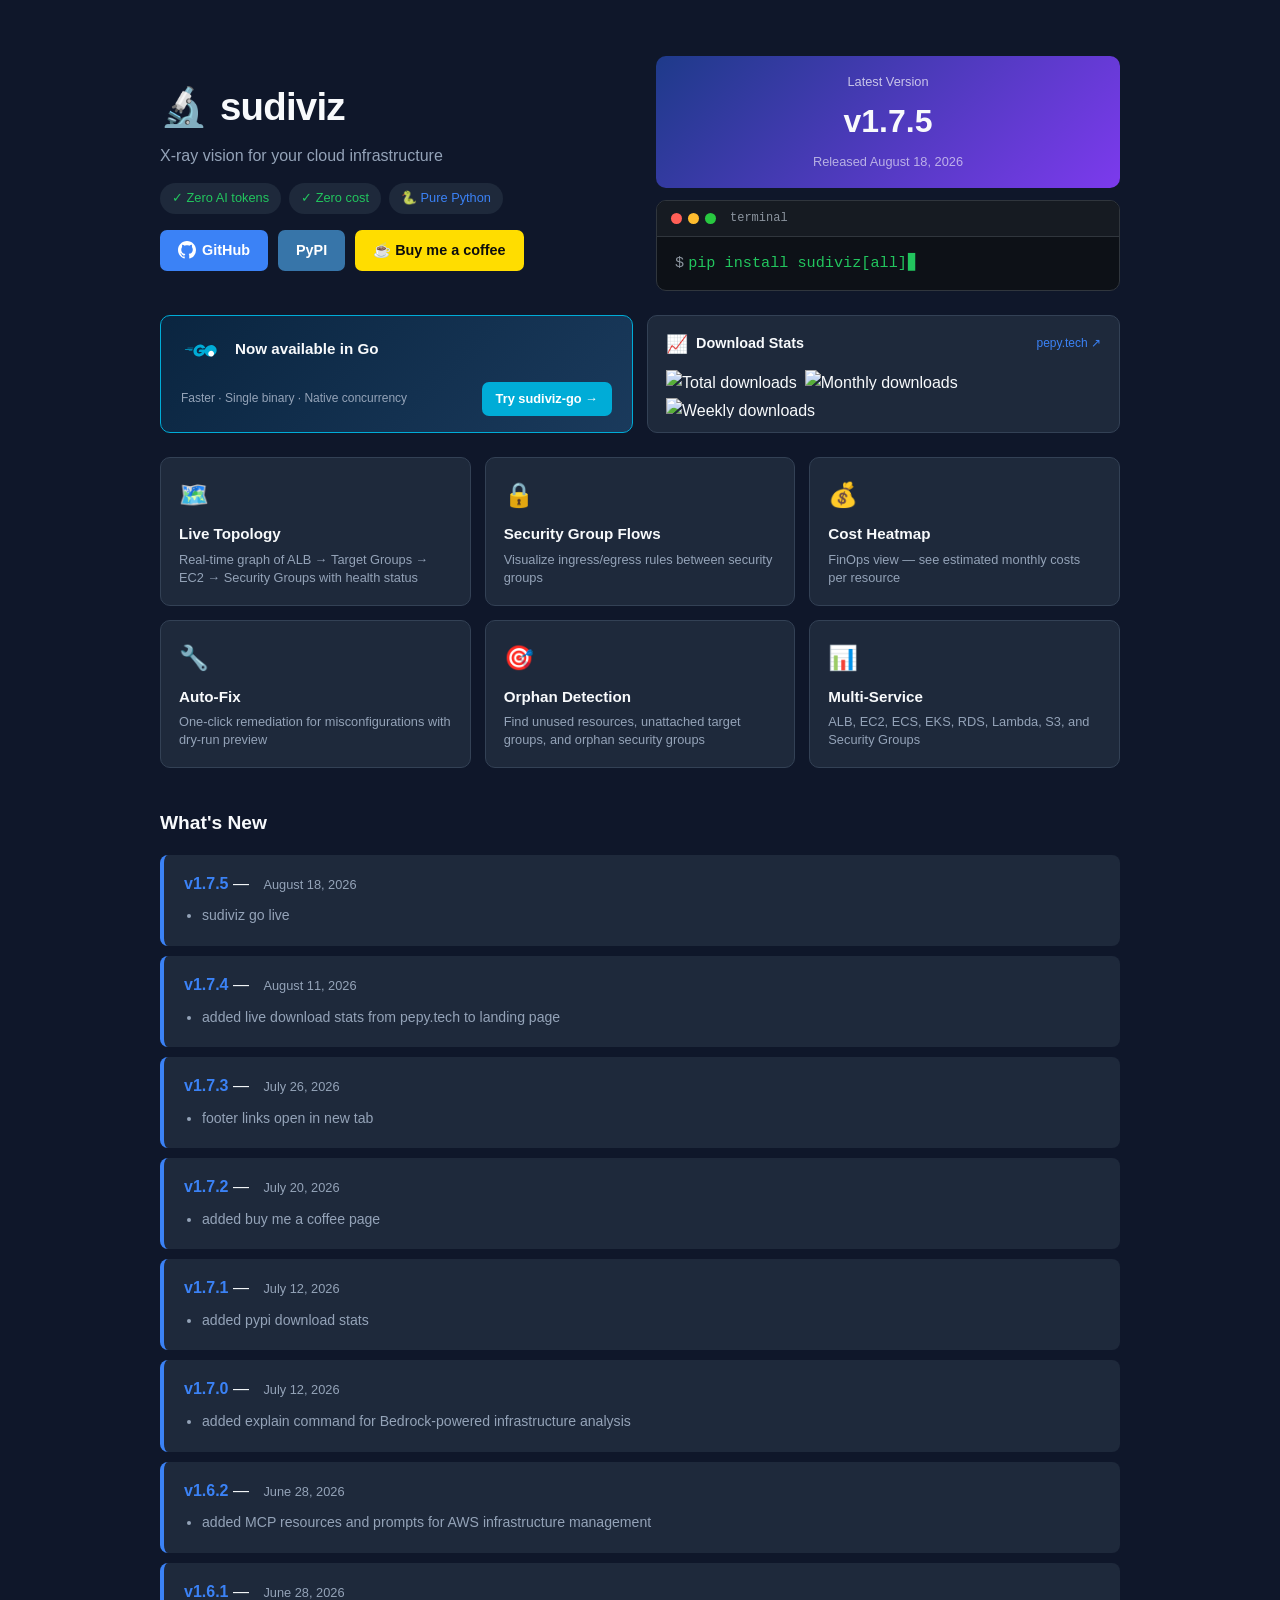
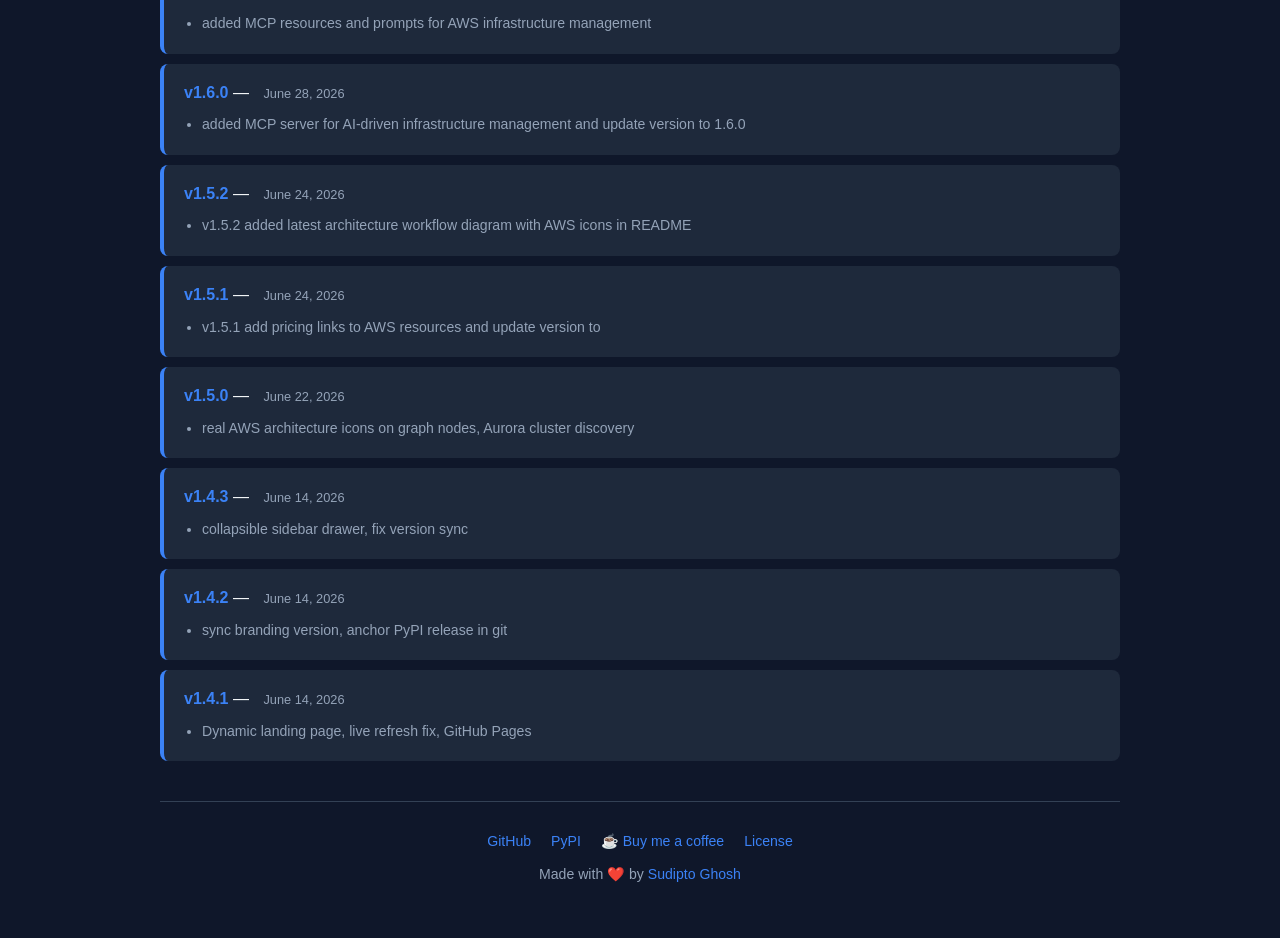
==== commit 55578907: "v1.8.0 - sudiviz now available in Go" ====
--- a/docs/index.html
+++ b/docs/index.html
@@ -35,8 +35,8 @@
         <div class="hero-right">
           <div class="version-banner">
             <div class="version-label">Latest Version</div>
-            <div class="version-number" id="pypi-version">v1.7.4</div>
-            <div class="version-date" id="pypi-date">Released July 26, 2026</div>
+            <div class="version-number" id="pypi-version">v1.7.5</div>
+            <div class="version-date" id="pypi-date">Released August 18, 2026</div>
           </div>
           <div class="terminal">
             <div class="terminal-bar">
@@ -49,21 +49,37 @@
               <span class="prompt">$ </span><span id="typed-cmd"></span><span class="cursor">▋</span>
             </div>
           </div>
-          <a href="https://pepy.tech/projects/sudiviz?timeRange=threeMonths&category=version&includeCIDownloads=true&granularity=weekly&viewType=line&versions=Total%2C1.*%2C0.*" class="download-stats-card" target="_blank" rel="noopener">
-            <div class="stats-header">
-              <span class="stats-icon">📈</span>
-              <span class="stats-title">Download Stats</span>
-              <span class="stats-link">pepy.tech ↗</span>
-            </div>
-            <div class="stats-row">
-              <img src="https://static.pepy.tech/badge/sudiviz" alt="Total downloads" class="pepy-badge">
-              <img src="https://static.pepy.tech/badge/sudiviz/month" alt="Monthly downloads" class="pepy-badge">
-              <img src="https://static.pepy.tech/badge/sudiviz/week" alt="Weekly downloads" class="pepy-badge">
-            </div>
-          </a>
         </div>
       </div>
     </header>
+
+    <div class="try-go-strip">
+      <a href="https://github.com/pydevsg/sudiviz-go" class="try-go-inner" target="_blank">
+        <div class="try-go-text">
+          <svg class="go-logo" viewBox="0 0 254.5 225" xmlns="http://www.w3.org/2000/svg">
+            <path d="M40.2 101.1c-.4 0-.5-.2-.3-.5l2.1-2.7c.2-.3.7-.5 1.1-.5h35.7c.4 0 .5.3.3.6l-1.7 2.6c-.2.3-.7.6-1 .6l-36.2-.1zM25.1 110.3c-.4 0-.5-.2-.3-.5l2.1-2.7c.2-.3.7-.5 1.1-.5h45.6c.4 0 .6.3.5.6l-.8 2.4c-.1.4-.5.6-.9.6l-47.3.1zM49.3 119.5c-.4 0-.5-.3-.3-.6l1.4-2.5c.2-.3.6-.6 1-.6h20c.4 0 .6.3.6.7l-.2 2.4c0 .4-.4.7-.7.7l-21.8-.1z" fill="#00acd7"/>
+            <path d="M153.1 99.3c-6.3 1.6-10.6 2.8-16.8 4.4-1.5.4-1.6.5-2.9-1-1.5-1.7-2.6-2.8-4.7-3.8-6.3-3.1-12.4-2.2-18.1 1.5-6.8 4.4-10.3 10.9-10.2 19 .1 8 5.6 14.6 13.5 15.7 6.8.9 12.5-1.5 17-6.6.9-1.1 1.7-2.3 2.7-3.7h-19.3c-2.1 0-2.6-1.3-1.9-3 1.3-3.1 3.7-8.3 5.1-10.9.3-.6 1-1.6 2.5-1.6h36.4c-.2 2.7-.2 5.4-.6 8.1-1.1 7.2-3.8 13.8-8.2 19.6-7.2 9.5-16.6 15.4-28.5 17-9.8 1.3-18.9-.6-26.9-6.6-7.4-5.6-11.6-13-12.7-22.2-1.3-10.9 1.9-20.7 8.5-29.3 7.1-9.3 16.5-15.2 28-17.3 9.4-1.7 18.4-.6 26.5 4.9 5.3 3.5 9.1 8.3 11.6 14.1.6.9.2 1.4-1 1.7z" fill="#00acd7"/>
+            <path d="M186.2 154.6c-9.1-.2-17.4-2.8-24.4-8.9-5.9-5.2-9.6-11.9-10.6-19.7-1.4-10.9 1.5-20.5 8.1-28.8 7.1-8.8 16.2-14 27.2-15.6 10.1-1.5 19.2.4 27.2 6.3 7.2 5.3 11.4 12.4 12.6 21.1 1.5 12.3-2.1 22.4-10.7 30.8-6.4 6.3-14.1 10.2-22.9 12.4-2.2.5-4.6.7-6.5 2.4z" fill="#00acd7"/>
+            <path d="M210 135.6c-.1-1.3-.1-2.3-.3-3.3-1.4-9.4-8.6-15.5-17.8-15.3-9.1.2-15.5 5.8-17.7 15.2-1.7 7.3.4 14.8 7.1 19.2 4.3 2.8 9.1 3.2 14 2 8.8-2 14-8.2 14.7-17.8z" fill="#fff"/>
+          </svg>
+          <span class="try-go-label">Now available in Go</span>
+          <span class="try-go-sublabel">Faster · Single binary · Native concurrency</span>
+          <span class="btn btn-go">Try sudiviz-go →</span>
+        </div>
+      </a>
+      <a href="https://pepy.tech/projects/sudiviz?timeRange=threeMonths&category=version&includeCIDownloads=true&granularity=weekly&viewType=line&versions=Total%2C1.*%2C0.*" class="download-stats-card" target="_blank" rel="noopener">
+        <div class="stats-header">
+          <span class="stats-icon">📈</span>
+          <span class="stats-title">Download Stats</span>
+          <span class="stats-link">pepy.tech ↗</span>
+        </div>
+        <div class="stats-row">
+          <img src="https://static.pepy.tech/badge/sudiviz" alt="Total downloads" class="pepy-badge">
+          <img src="https://static.pepy.tech/badge/sudiviz/month" alt="Monthly downloads" class="pepy-badge">
+          <img src="https://static.pepy.tech/badge/sudiviz/week" alt="Weekly downloads" class="pepy-badge">
+        </div>
+      </a>
+    </div>
 
     <div class="features">
       <div class="feature">
--- a/docs/styles.css
+++ b/docs/styles.css
@@ -22,7 +22,7 @@
 .container { max-width: 1000px; margin: 0 auto; padding: 24px 20px; }
 
 /* Hero */
-header { margin-bottom: 32px; }
+header { margin-bottom: 16px; }
 
 .hero {
   display: grid;
@@ -129,6 +129,48 @@
   50%       { opacity: 0; }
 }
 
+/* Try Go + Download Stats strip */
+.try-go-strip {
+  display: grid;
+  grid-template-columns: 1fr 1fr;
+  gap: 14px;
+  margin-bottom: 24px;
+}
+.try-go-strip .try-go-inner {
+  display: flex;
+  align-items: center;
+  text-decoration: none;
+  color: inherit;
+  background: linear-gradient(135deg, #0a2540 0%, #1a3a5c 100%);
+  border: 1px solid #00acd7;
+  border-radius: 10px;
+  padding: 16px 20px;
+  transition: transform 0.15s, box-shadow 0.15s;
+}
+.try-go-strip .try-go-inner:hover {
+  transform: translateY(-2px);
+  box-shadow: 0 6px 20px rgba(0, 172, 215, 0.2);
+}
+.try-go-text {
+  display: flex;
+  align-items: center;
+  gap: 14px;
+  flex-wrap: wrap;
+}
+.try-go-text .go-logo { width: 40px; height: 36px; flex-shrink: 0; }
+.try-go-label { font-weight: 700; font-size: 0.95rem; white-space: nowrap; }
+.try-go-sublabel { font-size: 0.75rem; color: var(--muted); white-space: nowrap; }
+.btn-go {
+  background: #00acd7;
+  color: #fff;
+  white-space: nowrap;
+  flex-shrink: 0;
+  margin-left: auto;
+  padding: 7px 14px;
+  font-size: 0.8rem;
+}
+.btn-go:hover { background: #009ec0; }
+
 /* Download Stats Card */
 .download-stats-card {
   display: block;
@@ -136,7 +178,6 @@
   border: 1px solid #334155;
   border-radius: 10px;
   padding: 14px 18px;
-  margin-top: 12px;
   text-decoration: none;
   color: inherit;
   transition: border-color 0.2s, transform 0.15s;
@@ -208,6 +249,9 @@
 /* Responsive */
 @media (max-width: 680px) {
   .hero { grid-template-columns: 1fr; }
+  .try-go-strip { grid-template-columns: 1fr; }
+  .try-go-text { justify-content: center; text-align: center; }
+  .btn-go { margin-left: 0; }
   .features { grid-template-columns: repeat(2, 1fr); }
 }
 
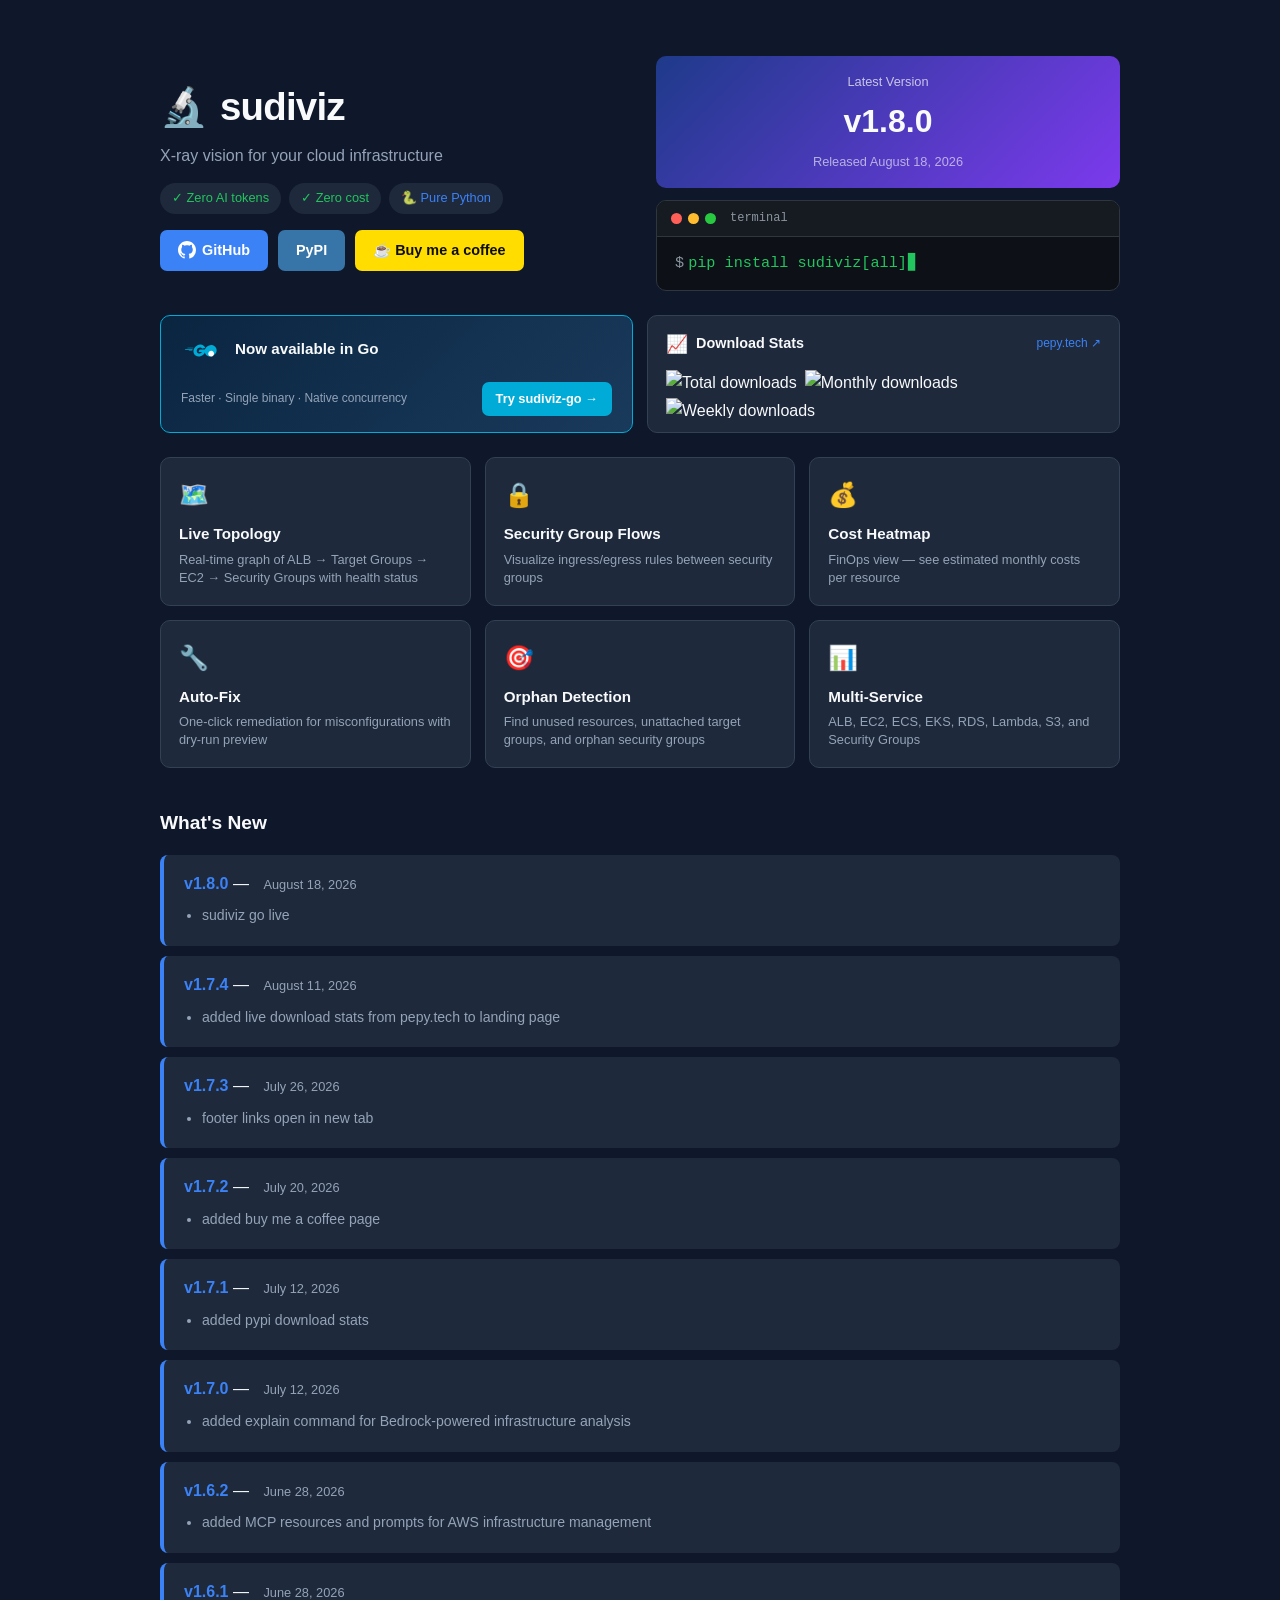
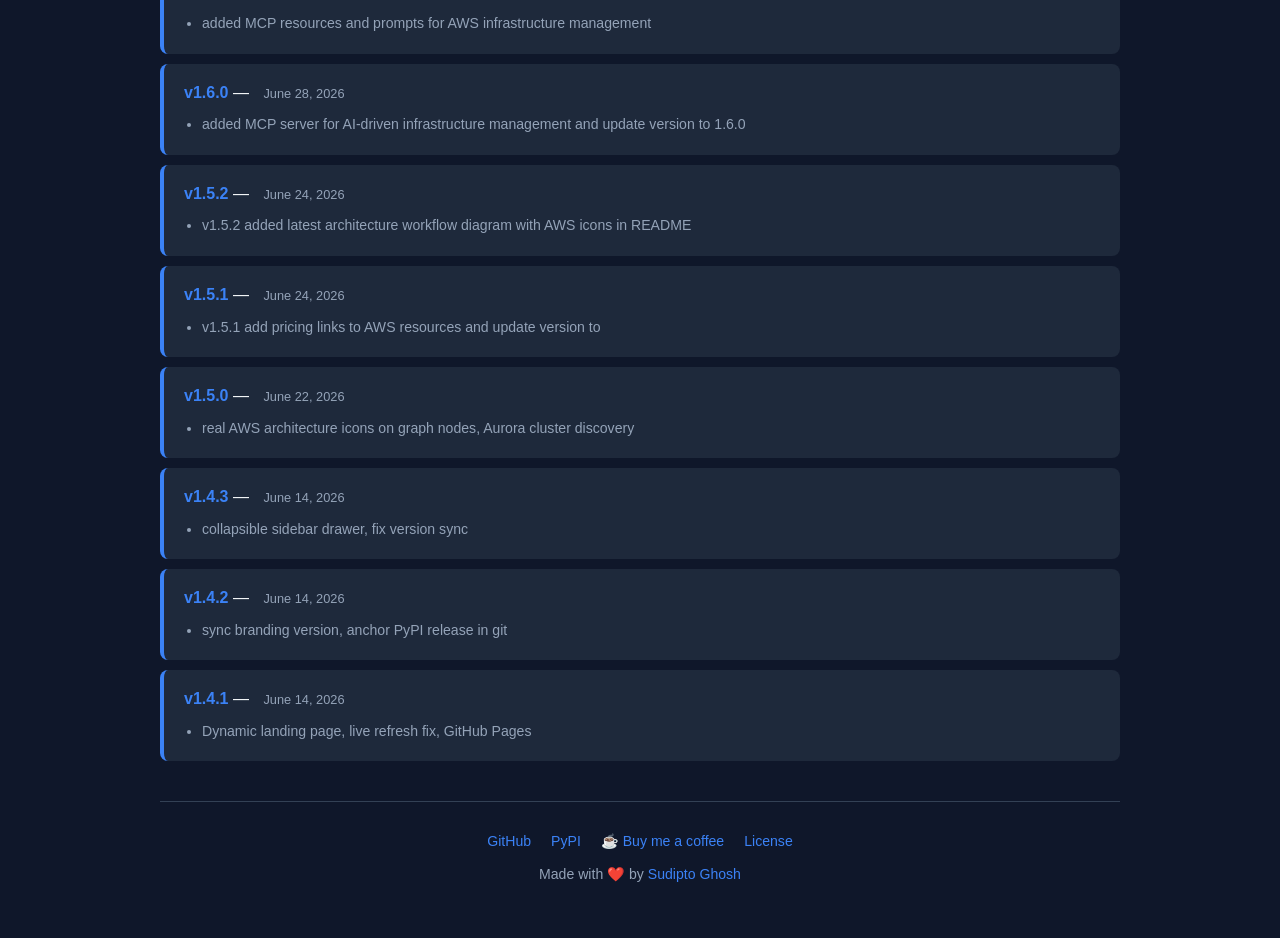
==== commit 8d9bebc9: "v1.8.0 - sudiviz now available in Go" ====
--- a/docs/index.html
+++ b/docs/index.html
@@ -35,7 +35,7 @@
         <div class="hero-right">
           <div class="version-banner">
             <div class="version-label">Latest Version</div>
-            <div class="version-number" id="pypi-version">v1.7.5</div>
+            <div class="version-number" id="pypi-version">v1.8.0</div>
             <div class="version-date" id="pypi-date">Released August 18, 2026</div>
           </div>
           <div class="terminal">
